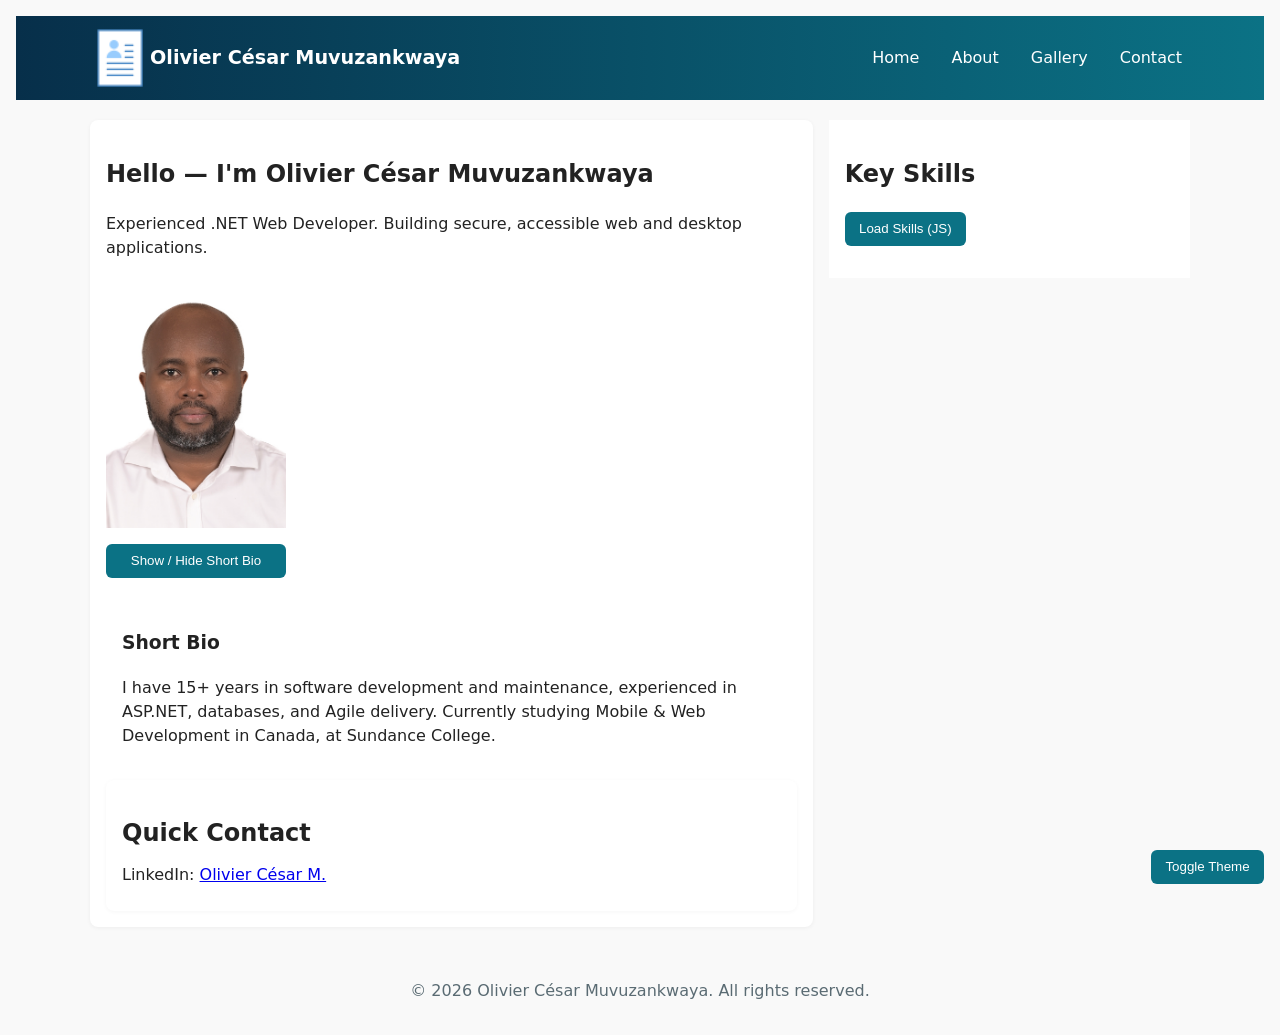
==== index.html @ 9bd70538 "Update index.html" ====
<!--
    Student #: 5884258
    Student Name: Olivier César Muvuzankwaya
    Projet Name: TPHJ Project - Building a responsive, multi-page website
    File Name: index.html
    Date: 09/20/2025
-->

<!DOCTYPE html>
<html lang="en">

<head>
  <meta charset="utf-8" />
  <meta name="viewport" content="width=device-width,initial-scale=1" />
  <title>Index - Olivier César Muvuzankwaya</title>
  <link rel="stylesheet" href="css/styles.css">
  <link rel="icon" href="assets/images/logo.png" type="image/x-icon" />
  <meta name="description" content="Resume website for Olivier César Muvuzankwaya - .NET Web Developer" />
</head>

<body>
  <header>
    <nav class="main-nav" aria-label="Main navigation">
      <div class="logo">
        <img src="assets/images/resume.png" alt="App Logo" />
        <div>
          <h1 class="site-title">Olivier César Muvuzankwaya</h1>
        </div>
      </div>
      <button id="menu-toggle" aria-expanded="false" aria-controls="primary-menu">Menu</button>
      <ul id="primary-menu" class="nav-list">
        <li><a href="index.html">Home</a></li>
        <li><a href="about.html">About</a></li>
        <li><a href="gallery.html">Gallery</a></li>
        <li><a href="contact.html">Contact</a></li>
      </ul>
    </nav>
  </header>

  <main>
    <section id="hero" class="hero" aria-labelledby="hero-heading">
      <h2 id="hero-heading">Hello — I'm Olivier César Muvuzankwaya</h2>
      <p class="tagline">Experienced .NET Web Developer. Building secure, accessible web and desktop applications.</p>
      <img src="assets/images/photo.jpg" alt="Profile illustration of Olivier César Muvuzankwaya" class="profile-img">
      <p><button style="width:180px;" id="show-bio">Show / Hide Short Bio</button></p>
      <article id="short-bio" class="bio" aria-labelledby="bio-heading">
        <h3 id="bio-heading">Short Bio</h3>
        <p>I have 15+ years in software development and maintenance, experienced in ASP.NET, databases, and Agile
          delivery. Currently studying Mobile & Web Development in Canada, at Sundance College.</p>
      </article>
      <aside class="aside-note" aria-label="Quick contact">
        <h2 style="line-height: 1.5;">Quick Contact</h2>
        <p>LinkedIn: <a href="https://www.linkedin.com/in/olivier-cesar-muvuzankwaya">Olivier César M.</a></p>
      </aside>
    </section>

    <section id="skills" class="cards" aria-labelledby="skills-heading">
      <h2 id="skills-heading">Key Skills</h2>
      <p><button id="load-skills">Load Skills (JS)</button></p>
      <div id="skills-list" class="grid"></div>
    </section>

  </main>

  <footer>
    <p>&copy; 2026 Olivier César Muvuzankwaya. All rights reserved.</p>
  </footer>
  <script src="js/scripts.js" defer></script>
</body>

</html>
---- css/styles.css ----
/*
	Student #: 5884258
	Student Name: Olivier César Muvuzankwaya
    Projet Name: TPHJ Project - Building a responsive, multi-page website
    File Name: styles.css
    Date: 09/20/2025
*/

:root{
	--accent:#0b7285;
	--bg:#f8fafb;
	--text:#213547;
	--muted:#5a6b73;
}

html,body{
	height:100%;
}

body{
	font-family: system-ui, -apple-system, "Segoe UI", Roboto, "Helvetica Neue", Arial;
	margin:0;
	color:var(--text);
	background:var(--bg);
	line-height:1.5;
	padding-bottom:3rem;
}

/* Header, Nav */
header{
	background:linear-gradient(90deg,#072f4a, #0b7285); 
	color:#fff;
}
.main-nav{
	display:flex;
	align-items:center;
	justify-content:space-between;
	max-width:1100px;
	margin:auto;
	padding:0.75rem;
}

.site-title{
	font-size:1.2rem;margin:0;
}

.nav-list{
	list-style:none;
	margin:0;
	padding:0;
	display:flex;
	gap:1rem;
}

.nav-list li a{
	color:#fff;
	text-decoration:none;
	padding:0.5rem;
	border-radius:6px;
}

.nav-list li a:hover,.nav-list li a.active{
	background:rgba(255,255,255,0.08);
}

/* Responsive menu button (for small viewports) */
#menu-toggle, #menu-toggle-2, #menu-toggle-3, #menu-toggle-4{
	display:none;
	background:transparent;
	border:1px solid rgba(255,255,255,0.15);
	color:#fff;
	padding:0.4rem 0.6rem;
	border-radius:6px;
}

/* Layout */
main{
	max-width:1100px;
	margin:1.25rem auto;
	padding:0 1rem;
	display:grid;
	grid-template-columns:2fr 1fr;
	gap:1rem;
	align-items:start;
}

@media (max-width:900px){
  main{
	  grid-template-columns:1fr;
  }
  #menu-toggle, #menu-toggle-2, #menu-toggle-3, #menu-toggle-4{
	  display:inline-block;
  }
  .nav-list{
	  display:none;
	  flex-direction:column;
	  background:transparent;
	  padding:0.5rem;
	  position:absolute;
	  right:1rem;
	  top:3.5rem;
	  border-radius:6px;
	  color:#fff;
  }
  .nav-list.show{
	  display:flex;
  }
}

/* Hero */
.hero{
	background:#fff;
	padding:1rem;
	border-radius:8px;
	box-shadow:0 1px 4px rgba(0,0,0,0.05);
}

.profile-img{
	max-width:180px;
	display:block;
	margin:0.5rem 0;
}

/* Cards Grid */
.grid{
	display:grid;
	grid-template-columns:repeat(auto-fit,minmax(180px,1fr));
	gap:0.75rem;
}

.cards .card{
	background:#fff;
	padding:1rem;
	border-radius:8px;
	box-shadow:0 1px 3px rgba(0,0,0,0.04);
	line-height: 0.5;
}

/* Aside */
.aside-note{
	background:#fff;
	padding:1rem;
	border-radius:8px;
	box-shadow:0 1px 4px rgba(0,0,0,0.04);
	line-height: 0.5;
}

/* Footer */
footer{
	text-align:center;
	padding:1rem;
	margin-top:1rem;
	color:var(--muted);
}

/* Forms */
form input, form textarea{
	width:100%;
	padding:0.6rem;
	border:1px solid #d1d5db;
	border-radius:6px;
	margin-bottom:0.5rem;
}

button{
	background:var(--accent);
	color:#fff;
	border:none;
	padding:0.6rem 0.9rem;
	border-radius:6px;
	cursor:pointer;
}

button:focus{
	outline:3px solid rgba(11,114,133,0.25);
}

.logo {
    display: flex;
    align-items: center;
}

.logo img {
    height: 60px;
    width: 60px;
}

.welcome-box {
  position: fixed;
  top: 50%;
  left: 50%;
  transform: translate(-50%, -50%);
  background-color: #fff3cd;
  color: #856404;
  border: 1px solid #ffeeba;
  padding: 1.2rem 2rem;
  max-width: 600px;
  width: 90%;
  border-radius: 10px;
  font-weight: bold;
  text-align: center;
  box-shadow: 0 4px 12px rgba(0,0,0,0.2);
  font-size: 1.2rem;
  z-index: 9999;
  animation: fadeOut 1s ease-in-out 2s forwards;
}

/* Smooth fade-out */
@keyframes fadeOut {
  to {
    opacity: 0;
    transform: translate(-50%, -60%); /* slight upward shift */
  }
}

/* Preview box */
.preview-box{
	min-height:3rem;
	background:#fff;
	padding:0.5rem;
	border-radius:6px;
	border:1px solid #e6eef0;
	white-space:pre-wrap;
}

/* Accessible focus styles */
a:focus,button:focus,input:focus,textarea:focus{
	outline:2px dashed #0b7285;
	outline-offset:3px;
}

/* Dark theme toggle support */
body.dark{
	background:#071324;
	color:#e6eef5;
}

body.dark header{
	background:linear-gradient(90deg,#021627,#022f3d);
}

/* Small tweaks */
.media-card{
	background:#fff;
	padding:1rem;
	border-radius:8px;
	margin-bottom:1rem;
}

/* Print friendly */
@media print{
  header, footer, button{
	  display:none;
  }
  main{
	  grid-template-columns:1fr;
  }
}


/* Default light theme */
body {
  background: #f9f9f9;
  color: #222;
  padding:1rem;  
}

section, aside, article {
  background: #fff;
  color: inherit;
  transition: background 0.3s, color 0.3s;
  padding:1rem;  
}

/* Dark theme overrides */
body.dark {
  background: #121212;
  color: #eee;
  padding:1rem;  
}

body.dark section,
body.dark article,
body.dark aside {
  background: #1e1e1e;
  color: #eee;
  padding:1rem;  
}

body.dark a {
  color: #80b3ff;
  padding:1rem;  
}

body.dark .card {
  background: #2a2a2a;
  border-color: #444;
  padding:1rem;
}
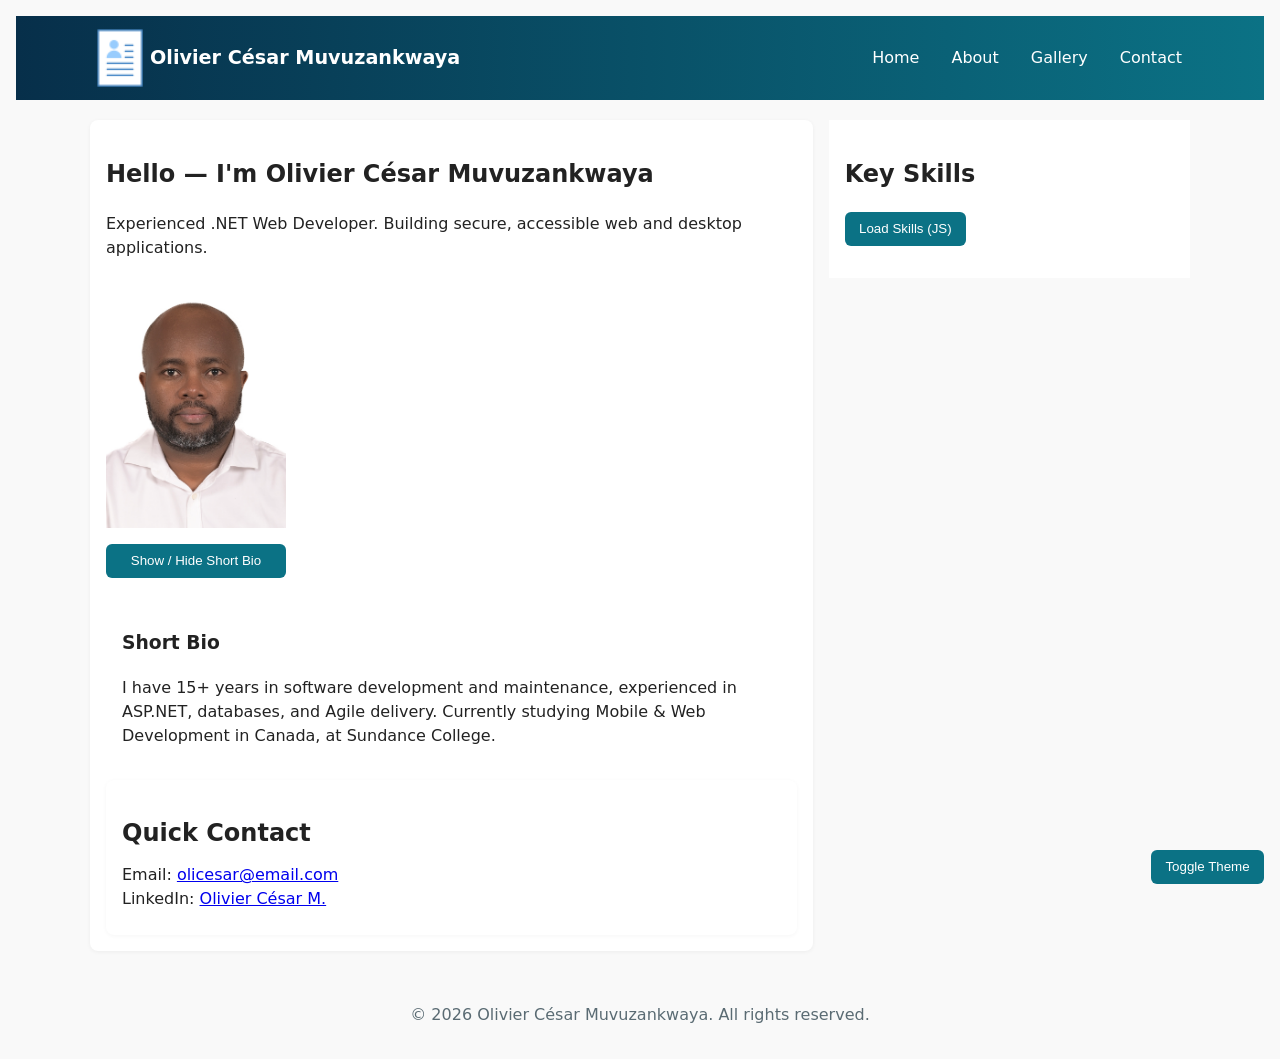
==== commit da8f6fb8: "Update index.html" ====
--- a/index.html
+++ b/index.html
@@ -27,7 +27,7 @@
           <h1 class="site-title">Olivier César Muvuzankwaya</h1>
         </div>
       </div>
-      <button id="menu-toggle" aria-expanded="false" aria-controls="primary-menu">Menu</button>
+      <button id="menu-toggle" aria-expanded="false" aria-controls="primary-menu">☰</button>
       <ul id="primary-menu" class="nav-list">
         <li><a href="index.html">Home</a></li>
         <li><a href="about.html">About</a></li>
@@ -50,7 +50,8 @@
       </article>
       <aside class="aside-note" aria-label="Quick contact">
         <h2 style="line-height: 1.5;">Quick Contact</h2>
-        <p>LinkedIn: <a href="https://www.linkedin.com/in/olivier-cesar-muvuzankwaya">Olivier César M.</a></p>
+        <p>Email: <a href="mailto:olicesar@email.com">olicesar@email.com</a></p>
+        <p>LinkedIn: <a href="https://www.linkedin.com/in/muvuzankwaya-olivier-cesar">Olivier César M.</a></p>
       </aside>
     </section>
 
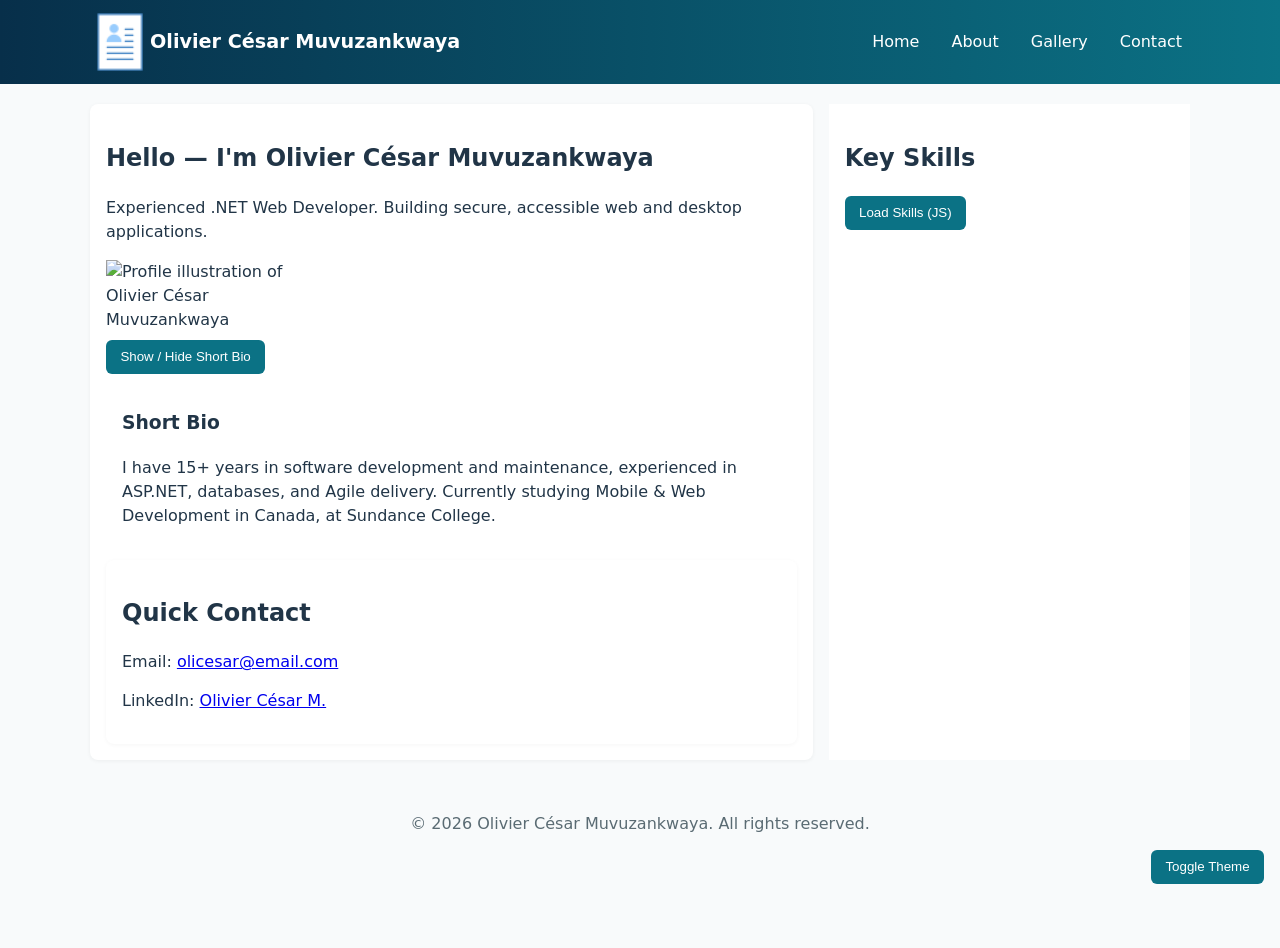
==== commit f78b40ec: "Update index.html" ====
--- a/index.html
+++ b/index.html
@@ -11,7 +11,7 @@
 
 <head>
   <meta charset="utf-8" />
-  <meta name="viewport" content="width=device-width,initial-scale=1" />
+  <meta name="viewport" content="width=device-width, initial-scale=1.0"/>
   <title>Index - Olivier César Muvuzankwaya</title>
   <link rel="stylesheet" href="css/styles.css">
   <link rel="icon" href="assets/images/logo.png" type="image/x-icon" />
@@ -37,12 +37,12 @@
     </nav>
   </header>
 
-  <main>
+  <main class="home-layout">
     <section id="hero" class="hero" aria-labelledby="hero-heading">
       <h2 id="hero-heading">Hello — I'm Olivier César Muvuzankwaya</h2>
       <p class="tagline">Experienced .NET Web Developer. Building secure, accessible web and desktop applications.</p>
-      <img src="assets/images/photo.jpg" alt="Profile illustration of Olivier César Muvuzankwaya" class="profile-img">
-      <p><button style="width:180px;" id="show-bio">Show / Hide Short Bio</button></p>
+      <img src="assets/images/Photo.jpg" alt="Profile illustration of Olivier César Muvuzankwaya" class="profile-img">
+	  <button id="show-bio">Show / Hide Short Bio</button>
       <article id="short-bio" class="bio" aria-labelledby="bio-heading">
         <h3 id="bio-heading">Short Bio</h3>
         <p>I have 15+ years in software development and maintenance, experienced in ASP.NET, databases, and Agile
--- a/css/styles.css
+++ b/css/styles.css
@@ -1,6 +1,6 @@
 /*
-	Student #: 5884258
-	Student Name: Olivier César Muvuzankwaya
+    Student #: 5884258
+    Student Name: Olivier César Muvuzankwaya
     Projet Name: TPHJ Project - Building a responsive, multi-page website
     File Name: styles.css
     Date: 09/20/2025
@@ -74,36 +74,72 @@
 }
 
 /* Layout */
-main{
-	max-width:1100px;
-	margin:1.25rem auto;
-	padding:0 1rem;
-	display:grid;
-	grid-template-columns:2fr 1fr;
-	gap:1rem;
-	align-items:start;
+main {
+  max-width: 1100px;
+  margin: 1.25rem auto;
+  padding: 0 1rem;
+}
+
+.home-layout {
+  display: grid;
+  grid-template-columns: 2fr 1fr;
+  gap: 1rem;
 }
 
 @media (max-width:900px){
-  main{
-	  grid-template-columns:1fr;
-  }
-  #menu-toggle, #menu-toggle-2, #menu-toggle-3, #menu-toggle-4{
-	  display:inline-block;
-  }
+main {
+  max-width: 1100px;
+  margin: 1.25rem auto;
+  padding: 0 1rem;
+}
+#menu-toggle, #menu-toggle-2, #menu-toggle-3, #menu-toggle-4{
+  display:inline-block;
+  background:#0b7285;
+  border:none;
+  color:#fff;
+  padding:0.6rem 1rem;
+  border-radius:6px;
+  font-size:1rem;
+  cursor:pointer;
+}
+
   .nav-list{
-	  display:none;
-	  flex-direction:column;
-	  background:transparent;
-	  padding:0.5rem;
-	  position:absolute;
-	  right:1rem;
-	  top:3.5rem;
-	  border-radius:6px;
-	  color:#fff;
-  }
+    display:none;
+    flex-direction:column;
+    background:#0b7285; /* solid background */
+    padding:0.75rem;
+    position:absolute;
+    right:1rem;
+    top:4rem;
+    border-radius:8px;
+    width: 200px;
+    box-shadow:0 4px 12px rgba(0,0,0,0.25);
+    z-index:999;
+  }
+
+.main-nav {
+  display:flex;
+  align-items:center;
+  justify-content:space-between;
+  max-width:1100px;
+  margin:auto;
+  padding:0.75rem;
+  position: relative;
+}
+
   .nav-list.show{
-	  display:flex;
+    display:flex;
+  }
+
+  .nav-list li a{
+    padding:0.75rem;
+    border-radius:6px;
+    color:#fff;
+    font-size:1rem;
+  }
+
+  .nav-list li a:hover{
+    background:rgba(255,255,255,0.15);
   }
 }
 
@@ -128,12 +164,12 @@
 	gap:0.75rem;
 }
 
-.cards .card{
+.cards .card,.aside-note{
 	background:#fff;
 	padding:1rem;
 	border-radius:8px;
 	box-shadow:0 1px 3px rgba(0,0,0,0.04);
-	line-height: 0.5;
+	line-height: 1.4;
 }
 
 /* Aside */
@@ -142,7 +178,7 @@
 	padding:1rem;
 	border-radius:8px;
 	box-shadow:0 1px 4px rgba(0,0,0,0.04);
-	line-height: 0.5;
+	line-height: 1.4;
 }
 
 /* Footer */
@@ -257,14 +293,6 @@
   }
 }
 
-
-/* Default light theme */
-body {
-  background: #f9f9f9;
-  color: #222;
-  padding:1rem;  
-}
-
 section, aside, article {
   background: #fff;
   color: inherit;
@@ -298,4 +326,50 @@
   padding:1rem;
 }
 
-
+img {
+  max-width: 100%;
+  height: auto;
+  display: block;
+}
+
+@media (max-width: 768px) {
+
+  h1 {
+    font-size: 1.5rem;
+  }
+
+  h2 {
+    font-size: 1.3rem;
+  }
+
+  body {
+    font-size: 14px;
+  }
+
+  .profile-img {
+    max-width: 120px;
+    margin: auto;
+  }
+
+  .home-layout {
+    grid-template-columns: 1fr; /* VERY IMPORTANT */
+  }
+
+  .nav-list {
+    right: 0.5rem;
+  }
+}
+
+.media-card img,
+.media-card video {
+  width: 100%;
+  max-width: 500px; /* limits size on large screens */
+  height: auto;
+  margin: 0 auto;   /* center it */
+  display: block;
+}
+
+.media-card {
+  text-align: center;
+}
+
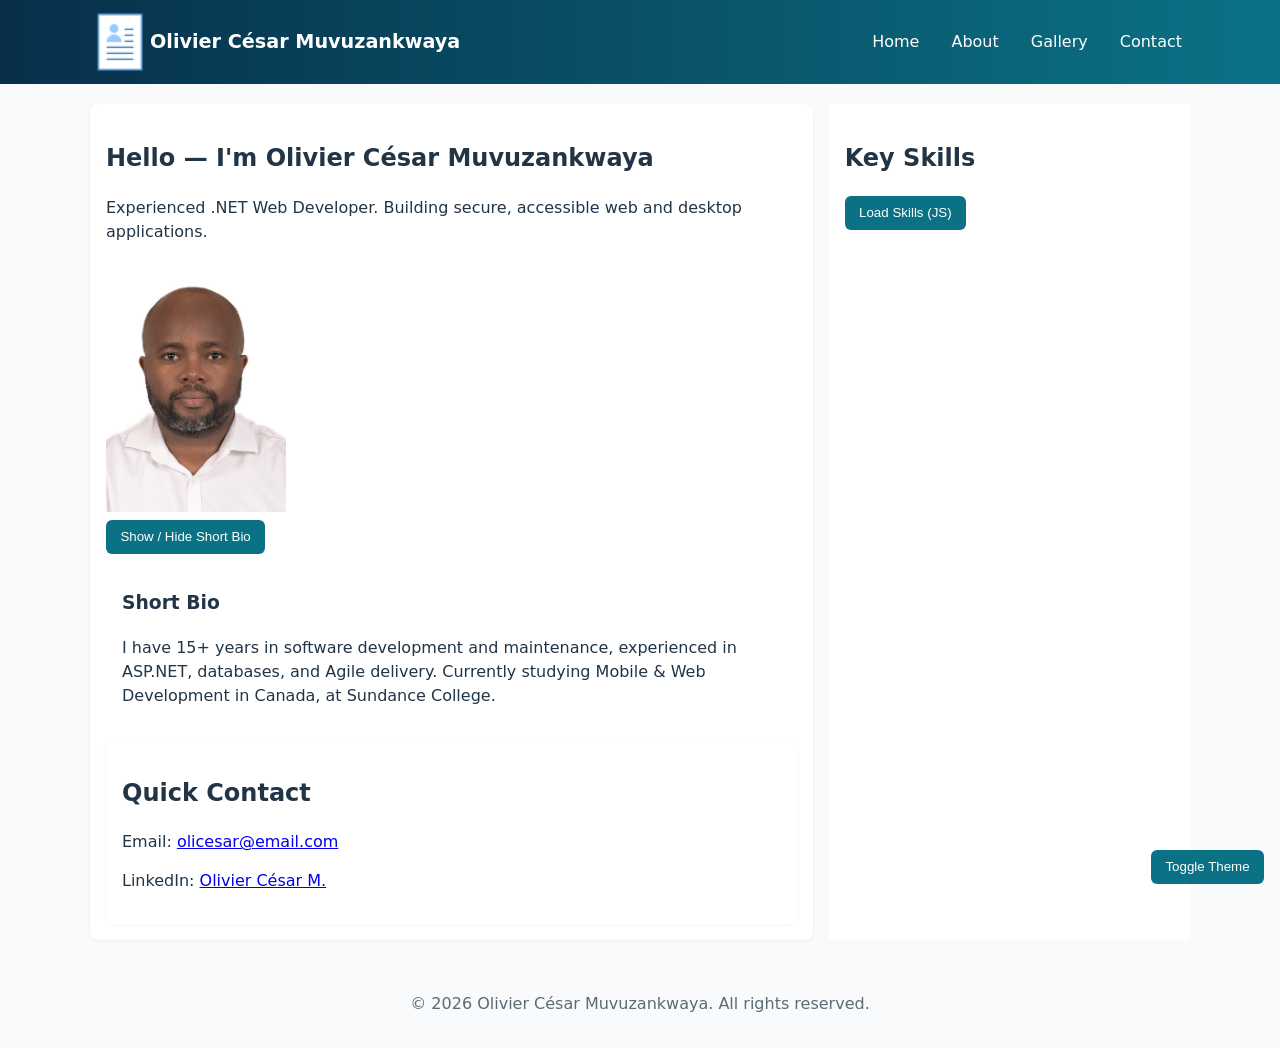
==== commit 108a4942: "Update index.html" ====
--- a/index.html
+++ b/index.html
@@ -41,7 +41,7 @@
     <section id="hero" class="hero" aria-labelledby="hero-heading">
       <h2 id="hero-heading">Hello — I'm Olivier César Muvuzankwaya</h2>
       <p class="tagline">Experienced .NET Web Developer. Building secure, accessible web and desktop applications.</p>
-      <img src="assets/images/Photo.jpg" alt="Profile illustration of Olivier César Muvuzankwaya" class="profile-img">
+      <img src="assets/images/photo.jpg" alt="Profile illustration of Olivier César Muvuzankwaya" class="profile-img">
 	  <button id="show-bio">Show / Hide Short Bio</button>
       <article id="short-bio" class="bio" aria-labelledby="bio-heading">
         <h3 id="bio-heading">Short Bio</h3>
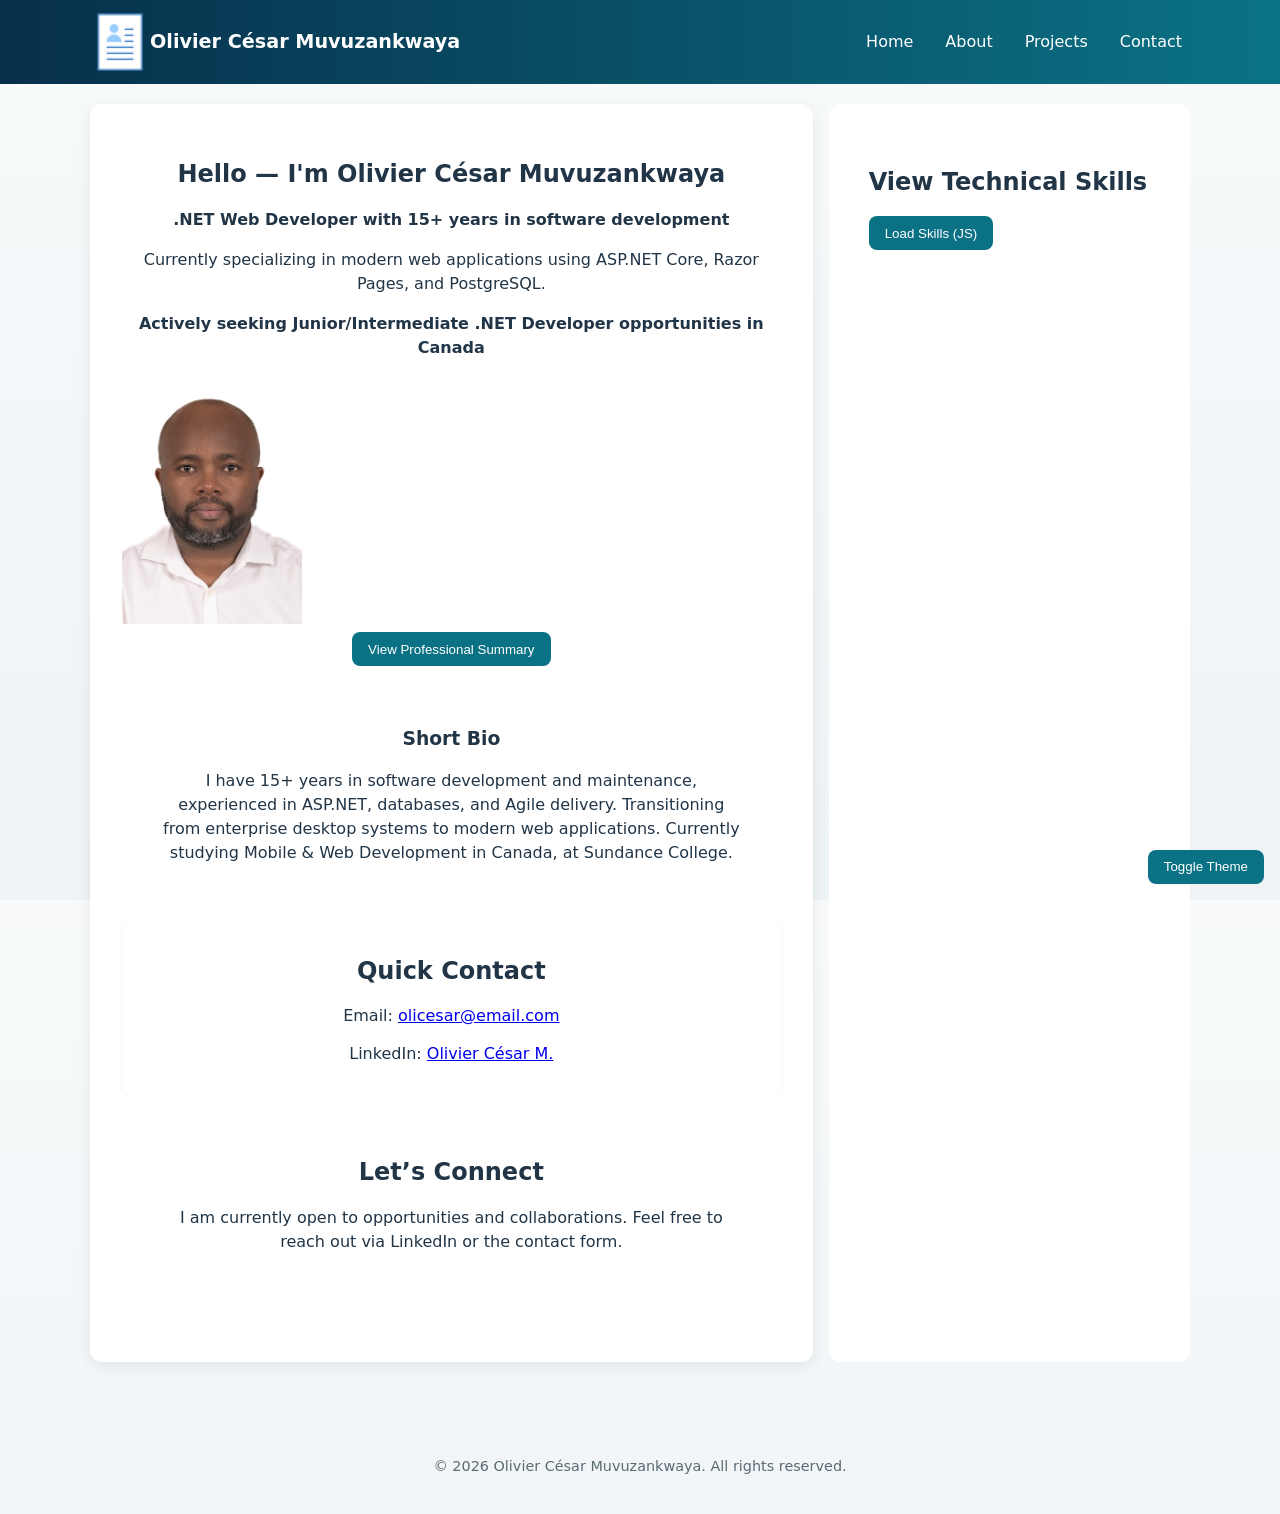
==== commit c7df907d: "Update index.html" ====
--- a/index.html
+++ b/index.html
@@ -31,7 +31,7 @@
       <ul id="primary-menu" class="nav-list">
         <li><a href="index.html">Home</a></li>
         <li><a href="about.html">About</a></li>
-        <li><a href="gallery.html">Gallery</a></li>
+        <li><a href="gallery.html">Projects</a></li>
         <li><a href="contact.html">Contact</a></li>
       </ul>
     </nav>
@@ -40,23 +40,32 @@
   <main class="home-layout">
     <section id="hero" class="hero" aria-labelledby="hero-heading">
       <h2 id="hero-heading">Hello — I'm Olivier César Muvuzankwaya</h2>
-      <p class="tagline">Experienced .NET Web Developer. Building secure, accessible web and desktop applications.</p>
+	  <p><strong>.NET Web Developer with 15+ years in software development</strong></p>
+      <p>Currently specializing in modern web applications using ASP.NET Core, Razor Pages, and PostgreSQL.</p>
+      <p><strong>Actively seeking Junior/Intermediate .NET Developer opportunities in Canada</strong></p>	  
       <img src="assets/images/photo.jpg" alt="Profile illustration of Olivier César Muvuzankwaya" class="profile-img">
-	  <button id="show-bio">Show / Hide Short Bio</button>
+	  <button id="show-bio">View Professional Summary</button>
       <article id="short-bio" class="bio" aria-labelledby="bio-heading">
         <h3 id="bio-heading">Short Bio</h3>
         <p>I have 15+ years in software development and maintenance, experienced in ASP.NET, databases, and Agile
-          delivery. Currently studying Mobile & Web Development in Canada, at Sundance College.</p>
+          delivery. Transitioning from enterprise desktop systems to modern web applications. Currently studying Mobile & Web Development in Canada, at Sundance College.</p>
       </article>
       <aside class="aside-note" aria-label="Quick contact">
         <h2 style="line-height: 1.5;">Quick Contact</h2>
         <p>Email: <a href="mailto:olicesar@email.com">olicesar@email.com</a></p>
         <p>LinkedIn: <a href="https://www.linkedin.com/in/muvuzankwaya-olivier-cesar">Olivier César M.</a></p>
       </aside>
+	  <section>
+  <h2>Let’s Connect</h2>
+  <p>
+    I am currently open to opportunities and collaborations.
+    Feel free to reach out via LinkedIn or the contact form.
+  </p>
+</section>
     </section>
 
     <section id="skills" class="cards" aria-labelledby="skills-heading">
-      <h2 id="skills-heading">Key Skills</h2>
+      <h2 id="skills-heading">View Technical Skills</h2>
       <p><button id="load-skills">Load Skills (JS)</button></p>
       <div id="skills-list" class="grid"></div>
     </section>
--- a/css/styles.css
+++ b/css/styles.css
@@ -13,6 +13,10 @@
 	--muted:#5a6b73;
 }
 
+html {
+  scroll-behavior: smooth;
+}
+
 html,body{
 	height:100%;
 }
@@ -21,7 +25,7 @@
 	font-family: system-ui, -apple-system, "Segoe UI", Roboto, "Helvetica Neue", Arial;
 	margin:0;
 	color:var(--text);
-	background:var(--bg);
+	background: linear-gradient(to bottom, #f8fafb, #eef3f5);
 	line-height:1.5;
 	padding-bottom:3rem;
 }
@@ -138,17 +142,19 @@
     font-size:1rem;
   }
 
-  .nav-list li a:hover{
-    background:rgba(255,255,255,0.15);
+  .nav-list li a {
+    font-weight:500;
+    transition: background 0.2s ease;
   }
 }
 
 /* Hero */
-.hero{
-	background:#fff;
-	padding:1rem;
-	border-radius:8px;
-	box-shadow:0 1px 4px rgba(0,0,0,0.05);
+.hero {
+  background:#fff;
+  padding:2rem;
+  border-radius:12px;
+  box-shadow:0 4px 16px rgba(0,0,0,0.08);
+  text-align:center;
 }
 
 .profile-img{
@@ -164,12 +170,20 @@
 	gap:0.75rem;
 }
 
-.cards .card,.aside-note{
-	background:#fff;
-	padding:1rem;
-	border-radius:8px;
-	box-shadow:0 1px 3px rgba(0,0,0,0.04);
-	line-height: 1.4;
+.cards .card,
+.media-card,
+.aside-note {
+  background:#fff;
+  padding:1rem;
+  border-radius:12px;
+  box-shadow:0 2px 10px rgba(0,0,0,0.06);
+  transition: all 0.2s ease;
+}
+
+.card:hover,
+.media-card:hover {
+  transform: translateY(-4px);
+  box-shadow:0 8px 20px rgba(0,0,0,0.1);
 }
 
 /* Aside */
@@ -182,11 +196,12 @@
 }
 
 /* Footer */
-footer{
-	text-align:center;
-	padding:1rem;
-	margin-top:1rem;
-	color:var(--muted);
+footer {
+  text-align:center;
+  padding:1.5rem;
+  margin-top:2rem;
+  color:var(--muted);
+  font-size:0.9rem;
 }
 
 /* Forms */
@@ -198,13 +213,20 @@
 	margin-bottom:0.5rem;
 }
 
-button{
-	background:var(--accent);
-	color:#fff;
-	border:none;
-	padding:0.6rem 0.9rem;
-	border-radius:6px;
-	cursor:pointer;
+button {
+  background:var(--accent);
+  color:#fff;
+  border:none;
+  padding:0.6rem 1rem;
+  border-radius:8px;
+  cursor:pointer;
+  font-weight:500;
+  transition: all 0.2s ease;
+}
+
+button:hover {
+  background:#095c6b;
+  transform: translateY(-1px);
 }
 
 button:focus{
@@ -297,7 +319,7 @@
   background: #fff;
   color: inherit;
   transition: background 0.3s, color 0.3s;
-  padding:1rem;  
+  padding:2.5rem;  
 }
 
 /* Dark theme overrides */
@@ -346,10 +368,12 @@
     font-size: 14px;
   }
 
-  .profile-img {
-    max-width: 120px;
-    margin: auto;
-  }
+.profile-img {
+  max-width:150px;
+  margin:1rem auto;
+  border-radius:50%;
+  border:3px solid #0b7285;
+}
 
   .home-layout {
     grid-template-columns: 1fr; /* VERY IMPORTANT */
@@ -363,13 +387,34 @@
 .media-card img,
 .media-card video {
   width: 100%;
-  max-width: 500px; /* limits size on large screens */
+  max-width: 500px; /* ✅ limits size on large screens */
   height: auto;
   margin: 0 auto;   /* center it */
   display: block;
 }
 
 .media-card {
-  text-align: center;
-}
-
+  max-width:600px;
+  margin:0 auto 1.5rem auto;
+  text-align:center;
+}
+
+section {
+  margin-bottom: 1.5rem;
+}
+
+h1, h2, h3 {
+  margin-bottom: 0.5rem;
+}
+
+p {
+  margin-bottom: 0.75rem;
+}
+
+main {
+  background: transparent;
+}
+
+section {
+  border-radius:12px;
+}
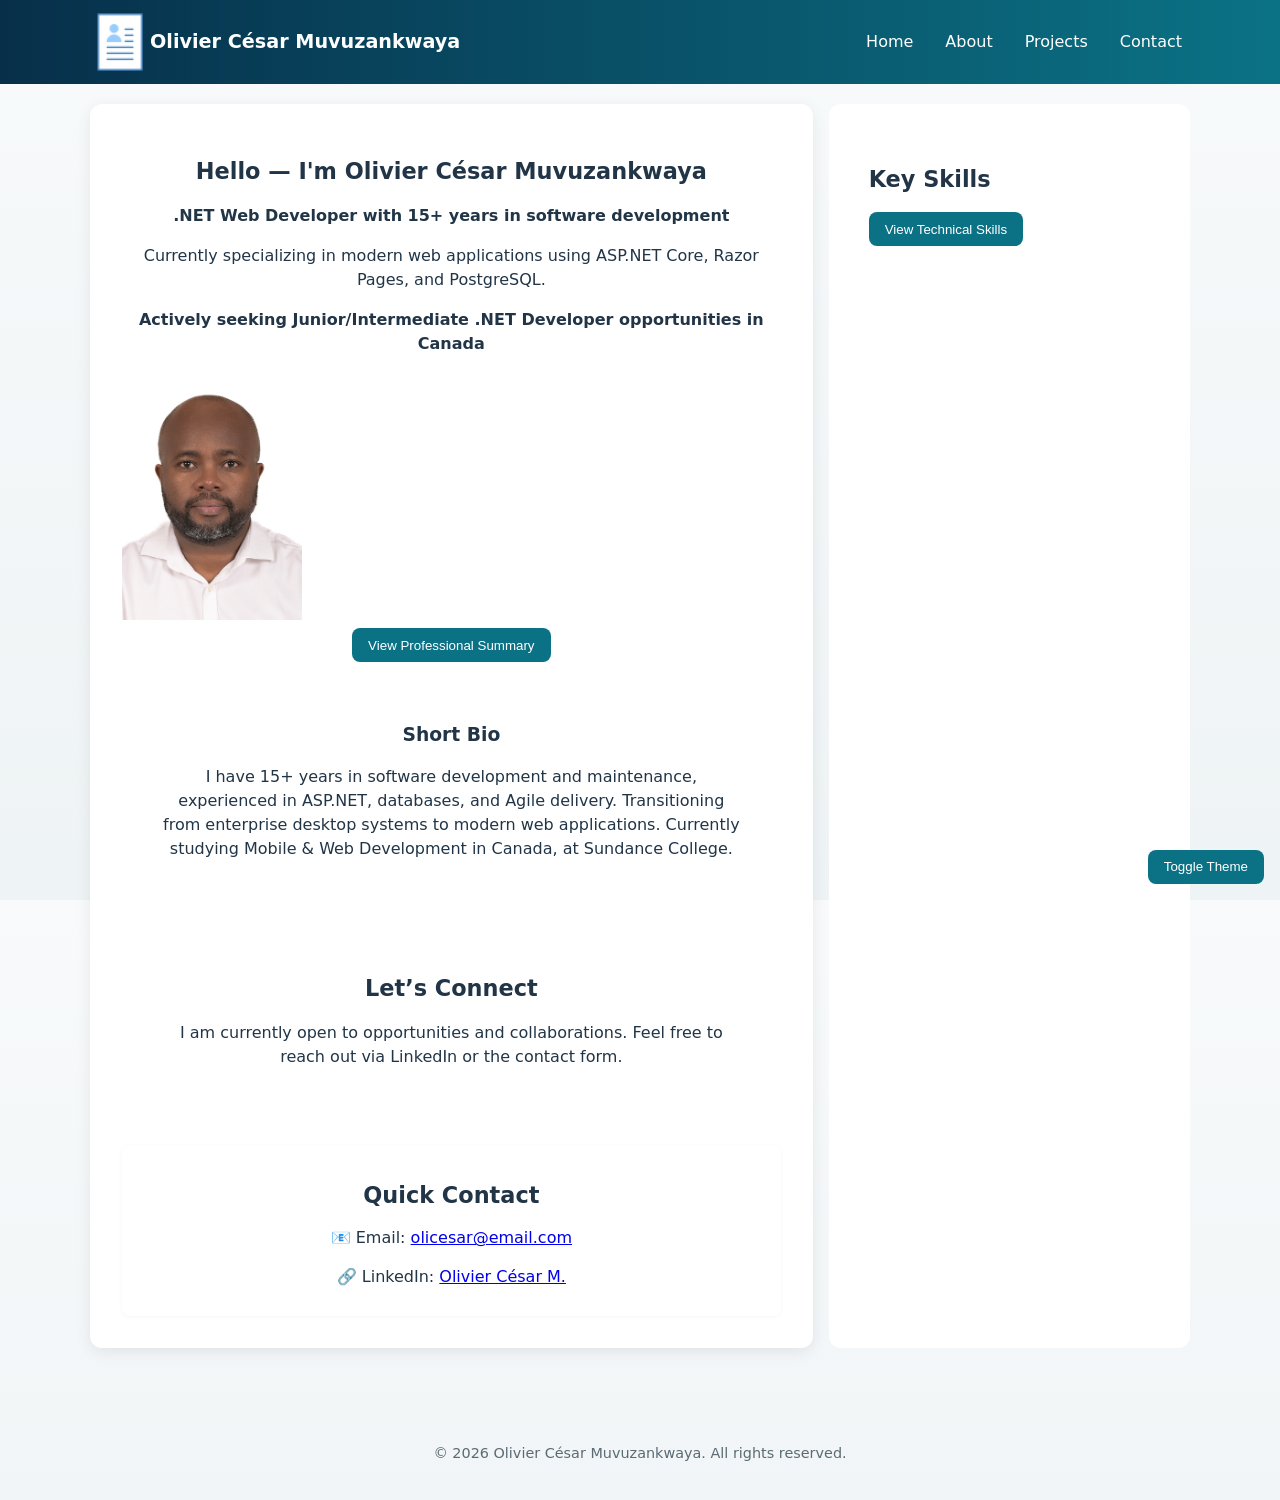
==== commit f264c904: "Update index.html" ====
--- a/index.html
+++ b/index.html
@@ -1,9 +1,8 @@
 <!--
-    Student #: 5884258
-    Student Name: Olivier César Muvuzankwaya
-    Projet Name: TPHJ Project - Building a responsive, multi-page website
-    File Name: index.html
-    Date: 09/20/2025
+  Author: Olivier César Muvuzankwaya
+  Project: My Portfolio Project
+  File: index.html
+  Updated: 2026/04/18
 -->
 
 <!DOCTYPE html>
@@ -12,7 +11,7 @@
 <head>
   <meta charset="utf-8" />
   <meta name="viewport" content="width=device-width, initial-scale=1.0"/>
-  <title>Index - Olivier César Muvuzankwaya</title>
+  <title>Olivier César Muvuzankwaya</title>
   <link rel="stylesheet" href="css/styles.css">
   <link rel="icon" href="assets/images/logo.png" type="image/x-icon" />
   <meta name="description" content="Resume website for Olivier César Muvuzankwaya - .NET Web Developer" />
@@ -50,23 +49,35 @@
         <p>I have 15+ years in software development and maintenance, experienced in ASP.NET, databases, and Agile
           delivery. Transitioning from enterprise desktop systems to modern web applications. Currently studying Mobile & Web Development in Canada, at Sundance College.</p>
       </article>
-      <aside class="aside-note" aria-label="Quick contact">
-        <h2 style="line-height: 1.5;">Quick Contact</h2>
-        <p>Email: <a href="mailto:olicesar@email.com">olicesar@email.com</a></p>
-        <p>LinkedIn: <a href="https://www.linkedin.com/in/muvuzankwaya-olivier-cesar">Olivier César M.</a></p>
-      </aside>
 	  <section>
-  <h2>Let’s Connect</h2>
-  <p>
-    I am currently open to opportunities and collaborations.
-    Feel free to reach out via LinkedIn or the contact form.
-  </p>
-</section>
+	    <h2>Let’s Connect</h2>
+        <p>I am currently open to opportunities and collaborations.
+           Feel free to reach out via LinkedIn or the contact form.
+        </p>
+      </section>
+
+		<aside class="aside-note" aria-label="Quick contact">
+		  <h2 class="center-title">Quick Contact</h2>
+		  <p>
+			<span class="icon">📧</span>
+			Email:
+			<a href="mailto:olicesar@email.com">
+			  olicesar@email.com
+			</a>
+		  </p>
+
+		  <p>
+			<span class="icon">🔗</span>
+			LinkedIn:
+			<a href="https://www.linkedin.com/in/muvuzankwaya-olivier-cesar">
+			  Olivier César M.
+			</a>
+		  </p>
+		</aside>
     </section>
-
     <section id="skills" class="cards" aria-labelledby="skills-heading">
-      <h2 id="skills-heading">View Technical Skills</h2>
-      <p><button id="load-skills">Load Skills (JS)</button></p>
+      <h2 id="skills-heading">Key Skills</h2>
+      <p><button id="load-skills">View Technical Skills</button></p>
       <div id="skills-list" class="grid"></div>
     </section>
 
--- a/css/styles.css
+++ b/css/styles.css
@@ -399,6 +399,7 @@
   text-align:center;
 }
 
+
 section {
   margin-bottom: 1.5rem;
 }
@@ -418,3 +419,15 @@
 section {
   border-radius:12px;
 }
+
+body {
+  font-size: 16px;
+}
+
+h1 {
+  font-size: 1.8rem;
+}
+
+h2 {
+  font-size: 1.4rem;
+}
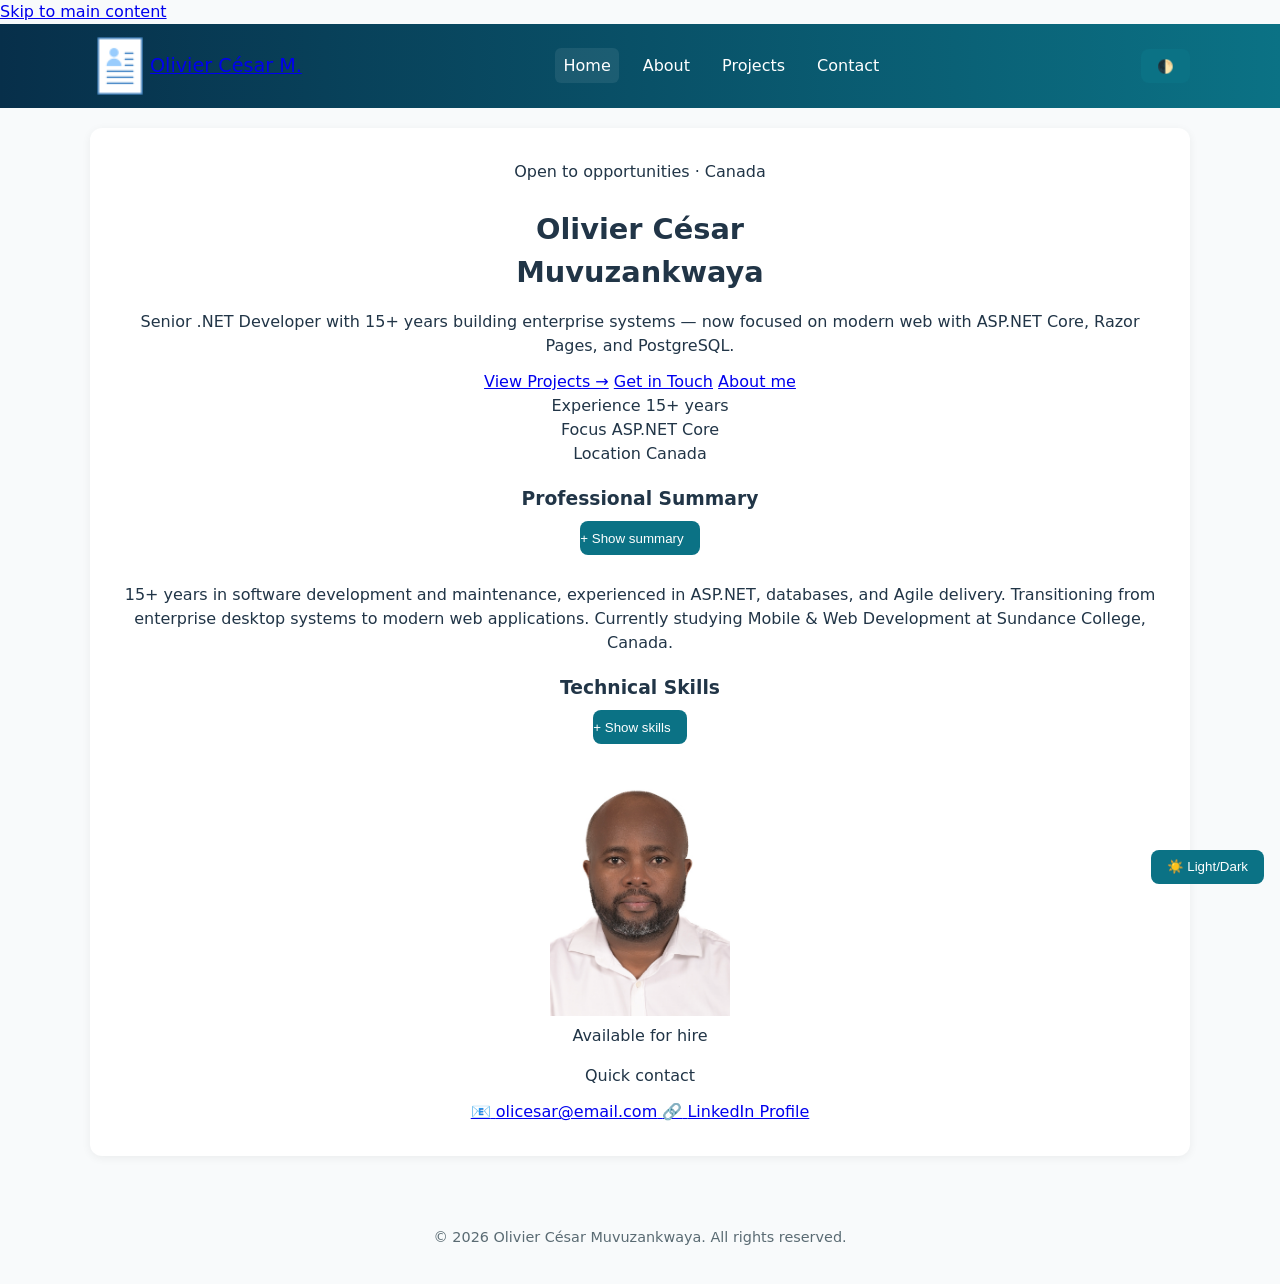
==== commit a6ac5a59: "Update index.html" ====
--- a/index.html
+++ b/index.html
@@ -1,92 +1,116 @@
 <!--
   Author: Olivier César Muvuzankwaya
-  Project: My Portfolio Project
   File: index.html
-  Updated: 2026/04/18
 -->
-
 <!DOCTYPE html>
 <html lang="en">
-
 <head>
   <meta charset="utf-8" />
   <meta name="viewport" content="width=device-width, initial-scale=1.0"/>
-  <title>Olivier César Muvuzankwaya</title>
+  <title>Olivier César Muvuzankwaya — .NET Developer</title>
+  <meta name="description" content="Senior .NET Developer with 15+ years experience. Specializing in ASP.NET Core, Razor Pages, and PostgreSQL. Open to Junior/Intermediate opportunities in Canada." />
+  <link rel="preconnect" href="https://fonts.googleapis.com">
+  <link rel="preconnect" href="https://fonts.gstatic.com" crossorigin>
+  <link href="https://fonts.googleapis.com/css2?family=Syne:wght@600;700;800&family=DM+Sans:ital,opsz,wght@0,9..40,400;0,9..40,500;0,9..40,600;1,9..40,400&family=JetBrains+Mono:wght@400;500&display=swap" rel="stylesheet">
   <link rel="stylesheet" href="css/styles.css">
   <link rel="icon" href="assets/images/logo.png" type="image/x-icon" />
-  <meta name="description" content="Resume website for Olivier César Muvuzankwaya - .NET Web Developer" />
 </head>
+<body>
+  <a href="#main-content" class="skip-link">Skip to main content</a>
 
-<body>
   <header>
     <nav class="main-nav" aria-label="Main navigation">
-      <div class="logo">
-        <img src="assets/images/resume.png" alt="App Logo" />
-        <div>
-          <h1 class="site-title">Olivier César Muvuzankwaya</h1>
-        </div>
-      </div>
-      <button id="menu-toggle" aria-expanded="false" aria-controls="primary-menu">☰</button>
-      <ul id="primary-menu" class="nav-list">
-        <li><a href="index.html">Home</a></li>
+      <a href="index.html" class="logo">
+        <img src="assets/images/resume.png" alt="" aria-hidden="true" />
+        <span class="site-title">Olivier César M.</span>
+      </a>
+      <ul id="primary-nav" class="nav-list" role="list">
+        <li><a href="index.html" class="active">Home</a></li>
         <li><a href="about.html">About</a></li>
         <li><a href="gallery.html">Projects</a></li>
         <li><a href="contact.html">Contact</a></li>
       </ul>
+      <div class="nav-controls">
+        <button class="theme-btn" id="theme-toggle" aria-label="Toggle dark/light mode" title="Toggle theme">🌓</button>
+        <button class="menu-toggle" id="menu-toggle" aria-expanded="false" aria-controls="primary-nav" aria-label="Open menu">☰</button>
+      </div>
     </nav>
   </header>
 
-  <main class="home-layout">
-    <section id="hero" class="hero" aria-labelledby="hero-heading">
-      <h2 id="hero-heading">Hello — I'm Olivier César Muvuzankwaya</h2>
-	  <p><strong>.NET Web Developer with 15+ years in software development</strong></p>
-      <p>Currently specializing in modern web applications using ASP.NET Core, Razor Pages, and PostgreSQL.</p>
-      <p><strong>Actively seeking Junior/Intermediate .NET Developer opportunities in Canada</strong></p>	  
-      <img src="assets/images/photo.jpg" alt="Profile illustration of Olivier César Muvuzankwaya" class="profile-img">
-	  <button id="show-bio">View Professional Summary</button>
-      <article id="short-bio" class="bio" aria-labelledby="bio-heading">
-        <h3 id="bio-heading">Short Bio</h3>
-        <p>I have 15+ years in software development and maintenance, experienced in ASP.NET, databases, and Agile
-          delivery. Transitioning from enterprise desktop systems to modern web applications. Currently studying Mobile & Web Development in Canada, at Sundance College.</p>
-      </article>
-	  <section>
-	    <h2>Let’s Connect</h2>
-        <p>I am currently open to opportunities and collaborations.
-           Feel free to reach out via LinkedIn or the contact form.
+  <main id="main-content">
+    <section class="hero" aria-labelledby="hero-heading">
+      <div class="hero-body">
+        <div class="hero-eyebrow">Open to opportunities · Canada</div>
+        <h1 class="hero-title" id="hero-heading">
+          Olivier César<br>
+          <span class="accent-word">Muvuzankwaya</span>
+        </h1>
+        <p class="hero-subtitle">
+          Senior .NET Developer with 15+ years building enterprise systems — now focused on modern web with ASP.NET Core, Razor Pages, and PostgreSQL.
         </p>
-      </section>
+        <div class="hero-ctas">
+          <a href="gallery.html" class="btn btn-primary">View Projects →</a>
+          <a href="contact.html" class="btn btn-outline">Get in Touch</a>
+          <a href="about.html" class="btn btn-ghost">About me</a>
+        </div>
+        <div class="hero-meta">
+          <div class="hero-meta-item">
+            <span class="hero-meta-label">Experience</span>
+            <span class="hero-meta-value">15+ years</span>
+          </div>
+          <div class="hero-meta-item">
+            <span class="hero-meta-label">Focus</span>
+            <span class="hero-meta-value">ASP.NET Core</span>
+          </div>
+          <div class="hero-meta-item">
+            <span class="hero-meta-label">Location</span>
+            <span class="hero-meta-value">Canada</span>
+          </div>
+        </div>
 
-		<aside class="aside-note" aria-label="Quick contact">
-		  <h2 class="center-title">Quick Contact</h2>
-		  <p>
-			<span class="icon">📧</span>
-			Email:
-			<a href="mailto:olicesar@email.com">
-			  olicesar@email.com
-			</a>
-		  </p>
+        <div class="bio-section reveal">
+          <h3>Professional Summary</h3>
+          <button class="btn btn-ghost" id="show-bio" aria-expanded="false" aria-controls="short-bio" style="margin-bottom: 0.75rem; padding-left:0;">
+            + Show summary
+          </button>
+          <div id="short-bio" role="region" aria-label="Professional summary">
+            <p>15+ years in software development and maintenance, experienced in ASP.NET, databases, and Agile delivery. Transitioning from enterprise desktop systems to modern web applications. Currently studying Mobile &amp; Web Development at Sundance College, Canada.</p>
+          </div>
+        </div>
 
-		  <p>
-			<span class="icon">🔗</span>
-			LinkedIn:
-			<a href="https://www.linkedin.com/in/muvuzankwaya-olivier-cesar">
-			  Olivier César M.
-			</a>
-		  </p>
-		</aside>
+        <div class="skills-section reveal">
+          <h3>Technical Skills</h3>
+          <button class="btn btn-ghost" id="load-skills" aria-expanded="false" aria-controls="skills-list" style="margin-bottom: 0.75rem; padding-left:0;">
+            + Show skills
+          </button>
+          <div id="skills-list" role="region" aria-label="Skills list"></div>
+        </div>
+      </div>
+
+      <div class="hero-aside">
+        <div class="profile-img-wrap">
+          <img src="assets/images/photo.jpg" alt="Olivier César Muvuzankwaya" class="profile-img" />
+        </div>
+        <div class="availability-badge">Available for hire</div>
+        <div class="contact-card">
+          <p class="contact-card-title">Quick contact</p>
+          <a href="mailto:olicesar@email.com" class="contact-link">
+            <span class="contact-link-icon">📧</span>
+            <span>olicesar@email.com</span>
+          </a>
+          <a href="https://www.linkedin.com/in/muvuzankwaya-olivier-cesar" class="contact-link" target="_blank" rel="noopener">
+            <span class="contact-link-icon">🔗</span>
+            <span>LinkedIn Profile</span>
+          </a>
+        </div>
+      </div>
     </section>
-    <section id="skills" class="cards" aria-labelledby="skills-heading">
-      <h2 id="skills-heading">Key Skills</h2>
-      <p><button id="load-skills">View Technical Skills</button></p>
-      <div id="skills-list" class="grid"></div>
-    </section>
-
   </main>
 
   <footer>
     <p>&copy; 2026 Olivier César Muvuzankwaya. All rights reserved.</p>
   </footer>
+
   <script src="js/scripts.js" defer></script>
 </body>
-
 </html>
--- a/css/styles.css
+++ b/css/styles.css
@@ -1,87 +1,97 @@
 /*
-    Student #: 5884258
-    Student Name: Olivier César Muvuzankwaya
-    Projet Name: TPHJ Project - Building a responsive, multi-page website
-    File Name: styles.css
-    Date: 09/20/2025
+  Author: Olivier César Muvuzankwaya
+  Project: My Portfolio Project
+  File: styles.css
+  Updated: 2026/04/18
 */
 
-:root{
-	--accent:#0b7285;
-	--bg:#f8fafb;
-	--text:#213547;
-	--muted:#5a6b73;
-}
-
+/* --------------------------------------------------
+   Theme Variables (Light + Dark)
+-------------------------------------------------- */
+:root {
+  --bg-main: #f8fafb;
+  --bg-surface: #ffffff;
+  --text-main: #213547;
+  --text-muted: #5a6b73;
+  --accent: #0b7285;
+  --header-gradient: linear-gradient(90deg, #072f4a, #0b7285);
+  --shadow-soft: 0 2px 10px rgba(0,0,0,0.06);
+  --shadow-strong: 0 8px 20px rgba(0,0,0,0.1);
+}
+
+/* Dark theme overrides */
+body.dark {
+  --bg-main: #121212;
+  --bg-surface: #1e1e1e;
+  --text-main: #eee;
+  --text-muted: #bbb;
+  --header-gradient: linear-gradient(90deg, #021627, #022f3d);
+  --shadow-soft: 0 2px 10px rgba(255,255,255,0.05);
+  --shadow-strong: 0 8px 20px rgba(255,255,255,0.08);
+}
+
+/* --------------------------------------------------
+   Base Styles
+-------------------------------------------------- */
 html {
   scroll-behavior: smooth;
 }
 
-html,body{
-	height:100%;
-}
-
-body{
-	font-family: system-ui, -apple-system, "Segoe UI", Roboto, "Helvetica Neue", Arial;
-	margin:0;
-	color:var(--text);
-	background: linear-gradient(to bottom, #f8fafb, #eef3f5);
-	line-height:1.5;
-	padding-bottom:3rem;
-}
-
-/* Header, Nav */
-header{
-	background:linear-gradient(90deg,#072f4a, #0b7285); 
-	color:#fff;
-}
-.main-nav{
-	display:flex;
-	align-items:center;
-	justify-content:space-between;
-	max-width:1100px;
-	margin:auto;
-	padding:0.75rem;
-}
-
-.site-title{
-	font-size:1.2rem;margin:0;
-}
-
-.nav-list{
-	list-style:none;
-	margin:0;
-	padding:0;
-	display:flex;
-	gap:1rem;
-}
-
-.nav-list li a{
-	color:#fff;
-	text-decoration:none;
-	padding:0.5rem;
-	border-radius:6px;
-}
-
-.nav-list li a:hover,.nav-list li a.active{
-	background:rgba(255,255,255,0.08);
-}
-
-/* Responsive menu button (for small viewports) */
-#menu-toggle, #menu-toggle-2, #menu-toggle-3, #menu-toggle-4{
-	display:none;
-	background:transparent;
-	border:1px solid rgba(255,255,255,0.15);
-	color:#fff;
-	padding:0.4rem 0.6rem;
-	border-radius:6px;
-}
-
-/* Layout */
+html, body {
+  height: 100%;
+}
+
+body {
+  margin: 0;
+  font-family: system-ui, -apple-system, "Segoe UI", Roboto, "Helvetica Neue", Arial;
+  font-size: 16px;
+  line-height: 1.5;
+  color: var(--text-main);
+  background: var(--bg-main);
+  padding-bottom: 3rem;
+}
+
+img {
+  max-width: 100%;
+  height: auto;
+  display: block;
+}
+
+h1 {
+  font-size: 1.8rem;
+  margin-bottom: 0.5rem;
+}
+
+h2 {
+  font-size: 1.4rem;
+  margin-bottom: 0.5rem;
+}
+
+h3 {
+  margin-bottom: 0.5rem;
+}
+
+p {
+  margin-bottom: 0.75rem;
+}
+
+.center-title {
+  text-align: center;
+  margin-bottom: 2rem;
+}
+
+.center-text {
+  text-align: center;
+}
+
+/* --------------------------------------------------
+   Layout
+-------------------------------------------------- */
 main {
   max-width: 1100px;
   margin: 1.25rem auto;
   padding: 0 1rem;
+  background: transparent;
 }
 
 .home-layout {
@@ -90,170 +100,202 @@
   gap: 1rem;
 }
 
-@media (max-width:900px){
-main {
+section, aside, article {
+  background: var(--bg-surface);
+  color: var(--text-main);
+  padding: 2.5rem;
+  border-radius: 12px;
+  transition: background 0.3s, color 0.3s;
+  margin-bottom: 1.5rem;
+}
+
+/* --------------------------------------------------
+   Header & Navigation
+-------------------------------------------------- */
+header {
+  background: var(--header-gradient);
+  color: #fff;
+}
+
+.main-nav {
+  display: flex;
+  align-items: center;
+  justify-content: space-between;
   max-width: 1100px;
-  margin: 1.25rem auto;
-  padding: 0 1rem;
-}
-#menu-toggle, #menu-toggle-2, #menu-toggle-3, #menu-toggle-4{
-  display:inline-block;
-  background:#0b7285;
-  border:none;
-  color:#fff;
-  padding:0.6rem 1rem;
-  border-radius:6px;
-  font-size:1rem;
-  cursor:pointer;
-}
-
-  .nav-list{
-    display:none;
-    flex-direction:column;
-    background:#0b7285; /* solid background */
-    padding:0.75rem;
-    position:absolute;
-    right:1rem;
-    top:4rem;
-    border-radius:8px;
-    width: 200px;
-    box-shadow:0 4px 12px rgba(0,0,0,0.25);
-    z-index:999;
-  }
-
-.main-nav {
-  display:flex;
-  align-items:center;
-  justify-content:space-between;
-  max-width:1100px;
-  margin:auto;
-  padding:0.75rem;
+  margin: auto;
+  padding: 0.75rem;
   position: relative;
 }
 
-  .nav-list.show{
-    display:flex;
-  }
-
-  .nav-list li a{
-    padding:0.75rem;
-    border-radius:6px;
-    color:#fff;
-    font-size:1rem;
-  }
-
-  .nav-list li a {
-    font-weight:500;
-    transition: background 0.2s ease;
-  }
-}
-
-/* Hero */
+.site-title {
+  margin: 0;
+  font-size: 1.2rem;
+}
+
+.nav-list {
+  list-style: none;
+  display: flex;
+  gap: 1rem;
+  margin: 0;
+  padding: 0;
+}
+
+.nav-list li a {
+  color: #fff;
+  text-decoration: none;
+  padding: 0.5rem;
+  border-radius: 6px;
+  transition: background 0.2s ease;
+}
+
+.nav-list li a:hover,
+.nav-list li a.active {
+  background: rgba(255, 255, 255, 0.08);
+}
+
+/* Mobile menu buttons */
+#menu-toggle,
+#menu-toggle-2,
+#menu-toggle-3,
+#menu-toggle-4 {
+  display: none;
+  background: transparent;
+  border: 1px solid rgba(255,255,255,0.15);
+  color: #fff;
+  padding: 0.4rem 0.6rem;
+  border-radius: 6px;
+}
+
+/* --------------------------------------------------
+   Hero
+-------------------------------------------------- */
 .hero {
-  background:#fff;
-  padding:2rem;
-  border-radius:12px;
-  box-shadow:0 4px 16px rgba(0,0,0,0.08);
-  text-align:center;
-}
-
-.profile-img{
-	max-width:180px;
-	display:block;
-	margin:0.5rem 0;
-}
-
-/* Cards Grid */
-.grid{
-	display:grid;
-	grid-template-columns:repeat(auto-fit,minmax(180px,1fr));
-	gap:0.75rem;
-}
-
-.cards .card,
+  background: var(--bg-surface);
+  padding: 2rem;
+  border-radius: 12px;
+  text-align: center;
+  box-shadow: var(--shadow-soft);
+}
+
+.profile-img {
+  max-width: 180px;
+  margin: 0.5rem auto;
+  display: block;
+}
+
+/* --------------------------------------------------
+   Cards & Grids
+-------------------------------------------------- */
+.grid {
+  display: grid;
+  grid-template-columns: repeat(auto-fit, minmax(180px, 1fr));
+  gap: 0.75rem;
+}
+
+.card,
 .media-card,
 .aside-note {
-  background:#fff;
-  padding:1rem;
-  border-radius:12px;
-  box-shadow:0 2px 10px rgba(0,0,0,0.06);
+  background: var(--bg-surface);
+  padding: 1rem;
+  border-radius: 12px;
+  box-shadow: var(--shadow-soft);
   transition: all 0.2s ease;
 }
 
 .card:hover,
 .media-card:hover {
   transform: translateY(-4px);
-  box-shadow:0 8px 20px rgba(0,0,0,0.1);
-}
-
-/* Aside */
-.aside-note{
-	background:#fff;
-	padding:1rem;
-	border-radius:8px;
-	box-shadow:0 1px 4px rgba(0,0,0,0.04);
-	line-height: 1.4;
-}
-
-/* Footer */
-footer {
-  text-align:center;
-  padding:1.5rem;
-  margin-top:2rem;
-  color:var(--muted);
-  font-size:0.9rem;
-}
-
-/* Forms */
-form input, form textarea{
-	width:100%;
-	padding:0.6rem;
-	border:1px solid #d1d5db;
-	border-radius:6px;
-	margin-bottom:0.5rem;
+  box-shadow: var(--shadow-strong);
+}
+
+.media-card {
+  max-width: 600px;
+  margin: 0 auto 1.5rem;
+  text-align: center;
+}
+
+.media-card img,
+.media-card video {
+  max-width: 500px;
+  margin: 0 auto;
+}
+
+.media-card ul {
+  list-style-position: inside;
+  text-align: left;
+  padding: 0;
+  margin: 0 auto;
+}
+
+
+/* --------------------------------------------------
+   Aside Notes
+-------------------------------------------------- */
+.aside-note {
+  border-radius: 8px;
+  box-shadow: 0 1px 4px rgba(0,0,0,0.04);
+  line-height: 1.4;
+}
+
+/* --------------------------------------------------
+   Forms & Buttons
+-------------------------------------------------- */
+form input,
+form textarea {
+  width: 100%;
+  padding: 0.6rem;
+  border: 1px solid #d1d5db;
+  border-radius: 6px;
+  margin-bottom: 0.5rem;
 }
 
 button {
-  background:var(--accent);
-  color:#fff;
-  border:none;
-  padding:0.6rem 1rem;
-  border-radius:8px;
-  cursor:pointer;
-  font-weight:500;
+  background: var(--accent);
+  color: #fff;
+  border: none;
+  padding: 0.6rem 1rem;
+  border-radius: 8px;
+  cursor: pointer;
+  font-weight: 500;
   transition: all 0.2s ease;
 }
 
 button:hover {
-  background:#095c6b;
+  background: #095c6b;
   transform: translateY(-1px);
 }
 
-button:focus{
-	outline:3px solid rgba(11,114,133,0.25);
-}
-
+button:focus {
+  outline: 3px solid rgba(11,114,133,0.25);
+}
+
+/* --------------------------------------------------
+   Logo
+-------------------------------------------------- */
 .logo {
-    display: flex;
-    align-items: center;
+  display: flex;
+  align-items: center;
 }
 
 .logo img {
-    height: 60px;
-    width: 60px;
-}
-
+  width: 60px;
+  height: 60px;
+}
+
+/* --------------------------------------------------
+   Welcome Box Animation
+-------------------------------------------------- */
 .welcome-box {
   position: fixed;
   top: 50%;
   left: 50%;
   transform: translate(-50%, -50%);
-  background-color: #fff3cd;
+  background: #fff3cd;
   color: #856404;
   border: 1px solid #ffeeba;
   padding: 1.2rem 2rem;
+  width: 90%;
   max-width: 600px;
-  width: 90%;
   border-radius: 10px;
   font-weight: bold;
   text-align: center;
@@ -263,120 +305,117 @@
   animation: fadeOut 1s ease-in-out 2s forwards;
 }
 
-/* Smooth fade-out */
 @keyframes fadeOut {
   to {
     opacity: 0;
-    transform: translate(-50%, -60%); /* slight upward shift */
-  }
-}
-
-/* Preview box */
-.preview-box{
-	min-height:3rem;
-	background:#fff;
-	padding:0.5rem;
-	border-radius:6px;
-	border:1px solid #e6eef0;
-	white-space:pre-wrap;
-}
-
-/* Accessible focus styles */
-a:focus,button:focus,input:focus,textarea:focus{
-	outline:2px dashed #0b7285;
-	outline-offset:3px;
-}
-
-/* Dark theme toggle support */
-body.dark{
-	background:#071324;
-	color:#e6eef5;
-}
-
-body.dark header{
-	background:linear-gradient(90deg,#021627,#022f3d);
-}
-
-/* Small tweaks */
-.media-card{
-	background:#fff;
-	padding:1rem;
-	border-radius:8px;
-	margin-bottom:1rem;
-}
-
-/* Print friendly */
-@media print{
-  header, footer, button{
-	  display:none;
-  }
-  main{
-	  grid-template-columns:1fr;
-  }
-}
-
-section, aside, article {
-  background: #fff;
-  color: inherit;
-  transition: background 0.3s, color 0.3s;
-  padding:2.5rem;  
-}
-
-/* Dark theme overrides */
-body.dark {
-  background: #121212;
-  color: #eee;
-  padding:1rem;  
-}
-
-body.dark section,
-body.dark article,
-body.dark aside {
-  background: #1e1e1e;
-  color: #eee;
-  padding:1rem;  
-}
-
-body.dark a {
-  color: #80b3ff;
-  padding:1rem;  
-}
-
-body.dark .card {
-  background: #2a2a2a;
-  border-color: #444;
-  padding:1rem;
-}
-
-img {
-  max-width: 100%;
-  height: auto;
-  display: block;
+    transform: translate(-50%, -60%);
+  }
+}
+
+/* --------------------------------------------------
+   Preview Box
+-------------------------------------------------- */
+.preview-box {
+  min-height: 3rem;
+  background: var(--bg-surface);
+  padding: 0.5rem;
+  border-radius: 6px;
+  border: 1px solid #e6eef0;
+  white-space: pre-wrap;
+}
+
+/* --------------------------------------------------
+   Accessibility
+-------------------------------------------------- */
+a:focus,
+button:focus,
+input:focus,
+textarea:focus {
+  outline: 2px dashed var(--accent);
+  outline-offset: 3px;
+}
+
+/* --------------------------------------------------
+   Footer
+-------------------------------------------------- */
+footer {
+  text-align: center;
+  padding: 1.5rem;
+  margin-top: 2rem;
+  color: var(--text-muted);
+  font-size: 0.9rem;
+}
+
+/* --------------------------------------------------
+   Print Styles
+-------------------------------------------------- */
+@media print {
+  header, footer, button {
+    display: none;
+  }
+  main {
+    grid-template-columns: 1fr;
+  }
+}
+
+/* --------------------------------------------------
+   Responsive Styles
+-------------------------------------------------- */
+@media (max-width: 900px) {
+  #menu-toggle,
+  #menu-toggle-2,
+  #menu-toggle-3,
+  #menu-toggle-4 {
+    display: inline-block;
+    background: var(--accent);
+    border: none;
+    padding: 0.6rem 1rem;
+    font-size: 1rem;
+    cursor: pointer;
+  }
+
+  .nav-list {
+    display: none;
+    flex-direction: column;
+    background: var(--accent);
+    padding: 0.75rem;
+    position: absolute;
+    right: 1rem;
+    top: 4rem;
+    width: 200px;
+    border-radius: 8px;
+    box-shadow: 0 4px 12px rgba(0,0,0,0.25);
+    z-index: 999;
+  }
+
+  .nav-list.show {
+    display: flex;
+  }
+
+  .nav-list li a {
+    padding: 0.75rem;
+    font-size: 1rem;
+    font-weight: 500;
+  }
 }
 
 @media (max-width: 768px) {
-
-  h1 {
-    font-size: 1.5rem;
-  }
-
-  h2 {
-    font-size: 1.3rem;
-  }
-
   body {
     font-size: 14px;
   }
 
-.profile-img {
-  max-width:150px;
-  margin:1rem auto;
-  border-radius:50%;
-  border:3px solid #0b7285;
-}
+  h1 { font-size: 1.5rem; }
+  h2 { font-size: 1.3rem; }
+
+  .profile-img {
+    max-width: 150px;
+    margin: 1rem auto;
+    border-radius: 50%;
+    border: 3px solid var(--accent);
+  }
 
   .home-layout {
-    grid-template-columns: 1fr; /* VERY IMPORTANT */
+    grid-template-columns: 1fr;
   }
 
   .nav-list {
@@ -384,50 +423,25 @@
   }
 }
 
-.media-card img,
-.media-card video {
-  width: 100%;
-  max-width: 500px; /* ✅ limits size on large screens */
-  height: auto;
-  margin: 0 auto;   /* center it */
-  display: block;
-}
-
-.media-card {
-  max-width:600px;
-  margin:0 auto 1.5rem auto;
-  text-align:center;
-}
-
-
-section {
-  margin-bottom: 1.5rem;
-}
-
-h1, h2, h3 {
-  margin-bottom: 0.5rem;
-}
-
-p {
-  margin-bottom: 0.75rem;
-}
-
-main {
-  background: transparent;
-}
-
-section {
-  border-radius:12px;
-}
-
-body {
-  font-size: 16px;
-}
-
-h1 {
-  font-size: 1.8rem;
-}
-
-h2 {
-  font-size: 1.4rem;
-}
+.aside-note p {
+  display: flex;
+  align-items: center;
+  justify-content: center; /* centers icon + text */
+  gap: 0.5rem;
+  margin: 0.5rem 0;
+}
+
+.aside-note .icon {
+  font-size: 1.2rem;
+  display: inline-block;
+}
+
+.aside-note a {
+  color: var(--accent);
+  font-weight: 600;
+  text-decoration: none;
+}
+
+.aside-note a:hover {
+  text-decoration: underline;
+}
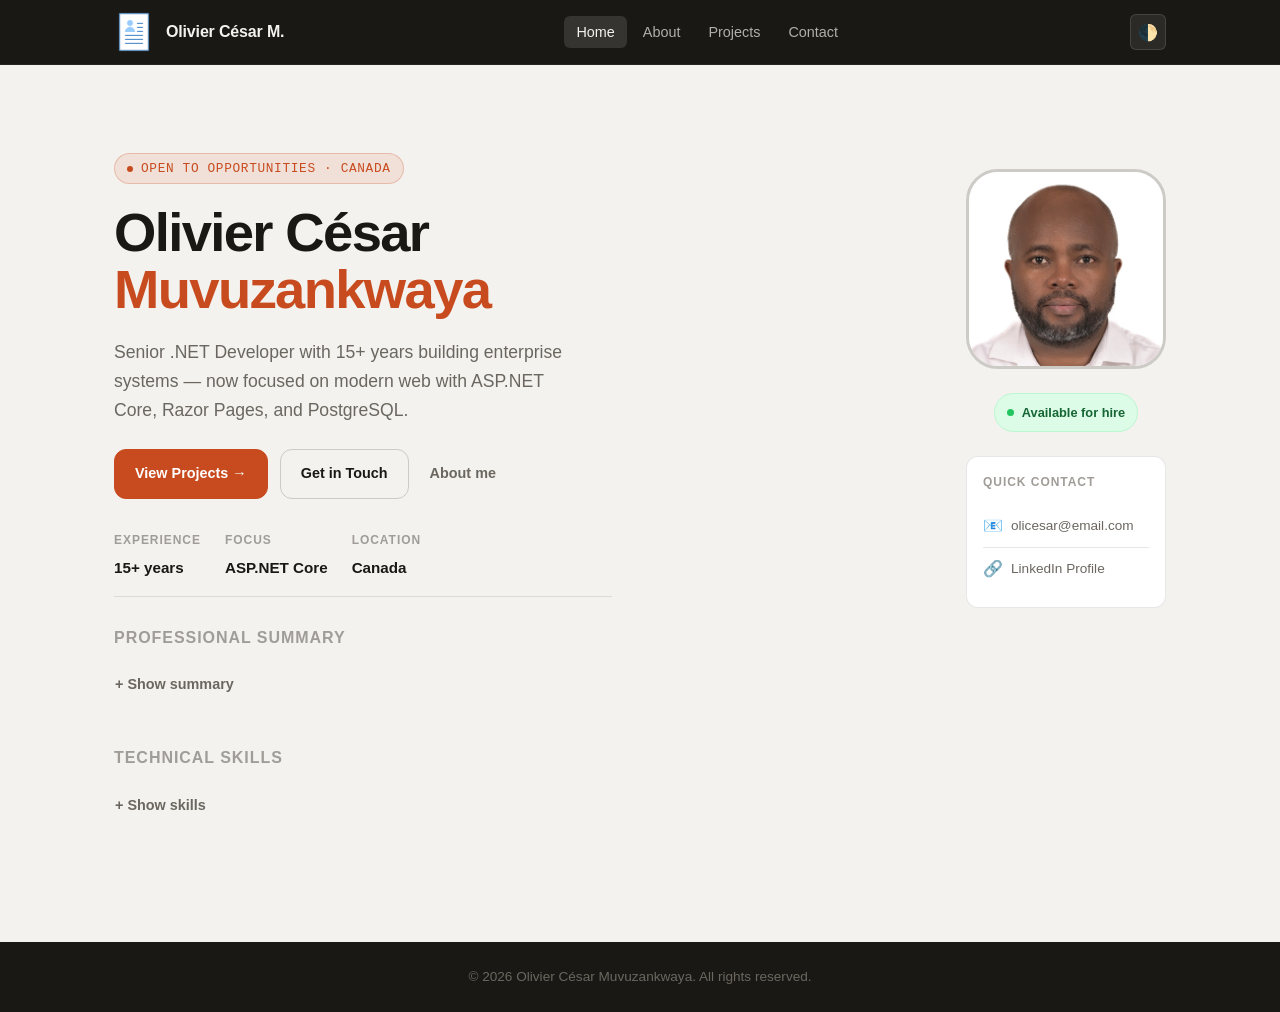
==== commit e3d2de6d: "Update index.html" ====
--- a/index.html
+++ b/index.html
@@ -98,7 +98,7 @@
             <span class="contact-link-icon">📧</span>
             <span>olicesar@email.com</span>
           </a>
-          <a href="https://www.linkedin.com/in/muvuzankwaya-olivier-cesar" class="contact-link" target="_blank" rel="noopener">
+          <a href="https://www.linkedin.com/in/olivier-césar-muvuzankwaya-576536184" class="contact-link" target="_blank" rel="noopener">
             <span class="contact-link-icon">🔗</span>
             <span>LinkedIn Profile</span>
           </a>
--- a/css/styles.css
+++ b/css/styles.css
@@ -1,54 +1,132 @@
 /*
   Author: Olivier César Muvuzankwaya
-  Project: My Portfolio Project
   File: styles.css
-  Updated: 2026/04/18
 */
 
-/* --------------------------------------------------
-   Theme Variables (Light + Dark)
--------------------------------------------------- */
+/* ============================================================
+   DESIGN TOKENS
+   ============================================================ */
 :root {
-  --bg-main: #f8fafb;
+  /* Spacing scale (4px base) */
+  --sp-1:  0.25rem;
+  --sp-2:  0.5rem;
+  --sp-3:  0.75rem;
+  --sp-4:  1rem;
+  --sp-5:  1.25rem;
+  --sp-6:  1.5rem;
+  --sp-8:  2rem;
+  --sp-10: 2.5rem;
+  --sp-12: 3rem;
+  --sp-16: 4rem;
+
+  /* Border radius */
+  --r-sm:  6px;
+  --r-md:  12px;
+  --r-lg:  20px;
+  --r-xl:  32px;
+  --r-pill: 999px;
+
+  /* Transitions */
+  --t-fast:   0.15s ease;
+  --t-base:   0.25s ease;
+  --t-slow:   0.45s cubic-bezier(0.16, 1, 0.3, 1);
+
+  /* Typography */
+  --font-display: 'Syne', sans-serif;
+  --font-body:    'DM Sans', sans-serif;
+  --font-mono:    'JetBrains Mono', monospace;
+
+  /* Light palette */
+  --bg:         #f4f2ee;
   --bg-surface: #ffffff;
-  --text-main: #213547;
-  --text-muted: #5a6b73;
-  --accent: #0b7285;
-  --header-gradient: linear-gradient(90deg, #072f4a, #0b7285);
-  --shadow-soft: 0 2px 10px rgba(0,0,0,0.06);
-  --shadow-strong: 0 8px 20px rgba(0,0,0,0.1);
-}
-
-/* Dark theme overrides */
-body.dark {
-  --bg-main: #121212;
-  --bg-surface: #1e1e1e;
-  --text-main: #eee;
-  --text-muted: #bbb;
-  --header-gradient: linear-gradient(90deg, #021627, #022f3d);
-  --shadow-soft: 0 2px 10px rgba(255,255,255,0.05);
-  --shadow-strong: 0 8px 20px rgba(255,255,255,0.08);
-}
-
-/* --------------------------------------------------
-   Base Styles
--------------------------------------------------- */
+  --bg-inset:   #eceae5;
+  --text:       #1a1814;
+  --text-muted: #6b6760;
+  --text-faint: #a09d98;
+  --accent:     #c84b1f;
+  --accent-2:   #1f6fc8;
+  --border:     rgba(26,24,20,0.1);
+  --border-md:  rgba(26,24,20,0.18);
+
+  /* Nav */
+  --nav-bg: #1a1814;
+  --nav-text: #f4f2ee;
+}
+
+/* Dark mode — respects OS preference */
+@media (prefers-color-scheme: dark) {
+  :root:not([data-theme="light"]) {
+    --bg:         #111010;
+    --bg-surface: #1c1b1a;
+    --bg-inset:   #252422;
+    --text:       #f0ede8;
+    --text-muted: #9c9892;
+    --text-faint: #6b6760;
+    --accent:     #e8673a;
+    --accent-2:   #5599e8;
+    --border:     rgba(240,237,232,0.08);
+    --border-md:  rgba(240,237,232,0.15);
+    --nav-bg: #0d0d0c;
+    --nav-text: #f0ede8;
+  }
+}
+
+/* Manual dark override */
+[data-theme="dark"] {
+  --bg:         #111010;
+  --bg-surface: #1c1b1a;
+  --bg-inset:   #252422;
+  --text:       #f0ede8;
+  --text-muted: #9c9892;
+  --text-faint: #6b6760;
+  --accent:     #e8673a;
+  --accent-2:   #5599e8;
+  --border:     rgba(240,237,232,0.08);
+  --border-md:  rgba(240,237,232,0.15);
+  --nav-bg: #0d0d0c;
+  --nav-text: #f0ede8;
+}
+
+[data-theme="light"] {
+  --bg:         #f4f2ee;
+  --bg-surface: #ffffff;
+  --bg-inset:   #eceae5;
+  --text:       #1a1814;
+  --text-muted: #6b6760;
+  --text-faint: #a09d98;
+  --accent:     #c84b1f;
+  --accent-2:   #1f6fc8;
+  --border:     rgba(26,24,20,0.1);
+  --border-md:  rgba(26,24,20,0.18);
+  --nav-bg: #1a1814;
+  --nav-text: #f4f2ee;
+}
+
+/* ============================================================
+   RESET & BASE
+   ============================================================ */
+*, *::before, *::after {
+  box-sizing: border-box;
+  margin: 0;
+  padding: 0;
+}
+
 html {
   scroll-behavior: smooth;
-}
-
-html, body {
-  height: 100%;
+  font-size: 16px;
+  -webkit-text-size-adjust: 100%;
 }
 
 body {
-  margin: 0;
-  font-family: system-ui, -apple-system, "Segoe UI", Roboto, "Helvetica Neue", Arial;
-  font-size: 16px;
-  line-height: 1.5;
-  color: var(--text-main);
-  background: var(--bg-main);
-  padding-bottom: 3rem;
+  font-family: var(--font-body);
+  font-size: 1rem;
+  line-height: 1.65;
+  color: var(--text);
+  background: var(--bg);
+  min-height: 100vh;
+  display: flex;
+  flex-direction: column;
+  transition: background var(--t-base), color var(--t-base);
 }
 
 img {
@@ -57,64 +135,71 @@
   display: block;
 }
 
-h1 {
-  font-size: 1.8rem;
-  margin-bottom: 0.5rem;
-}
-
-h2 {
-  font-size: 1.4rem;
-  margin-bottom: 0.5rem;
-}
-
-h3 {
-  margin-bottom: 0.5rem;
-}
-
-p {
-  margin-bottom: 0.75rem;
-}
-
-.center-title {
-  text-align: center;
-  margin-bottom: 2rem;
-}
-
-.center-text {
-  text-align: center;
-}
-
-/* --------------------------------------------------
-   Layout
--------------------------------------------------- */
-main {
-  max-width: 1100px;
-  margin: 1.25rem auto;
-  padding: 0 1rem;
-  background: transparent;
-}
-
-.home-layout {
-  display: grid;
-  grid-template-columns: 2fr 1fr;
-  gap: 1rem;
-}
-
-section, aside, article {
-  background: var(--bg-surface);
-  color: var(--text-main);
-  padding: 2.5rem;
-  border-radius: 12px;
-  transition: background 0.3s, color 0.3s;
-  margin-bottom: 1.5rem;
-}
-
-/* --------------------------------------------------
-   Header & Navigation
--------------------------------------------------- */
+a {
+  color: var(--accent);
+  text-decoration: none;
+  transition: color var(--t-fast);
+}
+
+a:hover { text-decoration: underline; }
+
+ul { list-style: none; padding: 0; }
+
+/* ============================================================
+   TYPOGRAPHY
+   ============================================================ */
+h1, h2, h3, h4 {
+  font-family: var(--font-display);
+  line-height: 1.15;
+  letter-spacing: -0.02em;
+  color: var(--text);
+}
+
+h1 { font-size: clamp(1.8rem, 4vw, 2.6rem); font-weight: 700; }
+h2 { font-size: clamp(1.3rem, 3vw, 1.75rem); font-weight: 700; }
+h3 { font-size: 1.15rem; font-weight: 600; }
+h4 { font-size: 0.95rem; font-weight: 600; letter-spacing: 0.04em; text-transform: uppercase; }
+
+p { margin-bottom: var(--sp-4); color: var(--text-muted); }
+p:last-child { margin-bottom: 0; }
+
+code, .mono {
+  font-family: var(--font-mono);
+  font-size: 0.85em;
+  background: var(--bg-inset);
+  padding: 0.15em 0.4em;
+  border-radius: var(--r-sm);
+}
+
+/* ============================================================
+   SKIP LINK
+   ============================================================ */
+.skip-link {
+  position: absolute;
+  top: -100px;
+  left: var(--sp-4);
+  background: var(--accent);
+  color: #fff;
+  padding: var(--sp-2) var(--sp-4);
+  border-radius: var(--r-md);
+  font-weight: 600;
+  z-index: 10000;
+  transition: top var(--t-fast);
+}
+
+.skip-link:focus {
+  top: var(--sp-4);
+}
+
+/* ============================================================
+   NAV
+   ============================================================ */
 header {
-  background: var(--header-gradient);
-  color: #fff;
+  background: var(--nav-bg);
+  position: sticky;
+  top: 0;
+  z-index: 100;
+  border-bottom: 1px solid rgba(255,255,255,0.06);
 }
 
 .main-nav {
@@ -122,326 +207,949 @@
   align-items: center;
   justify-content: space-between;
   max-width: 1100px;
-  margin: auto;
-  padding: 0.75rem;
+  margin: 0 auto;
+  padding: var(--sp-3) var(--sp-6);
+  gap: var(--sp-4);
+}
+
+.logo {
+  display: flex;
+  align-items: center;
+  gap: var(--sp-3);
+  text-decoration: none;
+  flex-shrink: 0;
+}
+
+.logo img {
+  width: 40px;
+  height: 40px;
+  border-radius: var(--r-sm);
+  object-fit: cover;
+}
+
+.site-title {
+  font-family: var(--font-display);
+  font-size: 1rem;
+  font-weight: 700;
+  color: var(--nav-text);
+  letter-spacing: -0.01em;
+  white-space: nowrap;
+}
+
+.nav-list {
+  display: flex;
+  gap: var(--sp-1);
+  align-items: center;
+}
+
+.nav-list a {
+  color: rgba(255,255,255,0.65);
+  font-size: 0.9rem;
+  font-weight: 500;
+  padding: var(--sp-2) var(--sp-3);
+  border-radius: var(--r-sm);
+  transition: color var(--t-fast), background var(--t-fast);
+  text-decoration: none;
+}
+
+.nav-list a:hover {
+  color: var(--nav-text);
+  background: rgba(255,255,255,0.08);
+  text-decoration: none;
+}
+
+.nav-list a.active {
+  color: var(--nav-text);
+  background: rgba(255,255,255,0.12);
+}
+
+/* Nav right: theme toggle + hamburger */
+.nav-controls {
+  display: flex;
+  align-items: center;
+  gap: var(--sp-2);
+}
+
+.theme-btn {
+  background: rgba(255,255,255,0.08);
+  border: 1px solid rgba(255,255,255,0.12);
+  color: var(--nav-text);
+  padding: var(--sp-2);
+  border-radius: var(--r-sm);
+  cursor: pointer;
+  font-size: 1rem;
+  width: 36px;
+  height: 36px;
+  display: flex;
+  align-items: center;
+  justify-content: center;
+  transition: background var(--t-fast);
+  flex-shrink: 0;
+}
+
+.theme-btn:hover { background: rgba(255,255,255,0.15); }
+
+.menu-toggle {
+  display: none;
+  background: rgba(255,255,255,0.08);
+  border: 1px solid rgba(255,255,255,0.12);
+  color: var(--nav-text);
+  padding: var(--sp-2) var(--sp-3);
+  border-radius: var(--r-sm);
+  cursor: pointer;
+  font-size: 1.1rem;
+  line-height: 1;
+  transition: background var(--t-fast);
+}
+
+.menu-toggle:hover { background: rgba(255,255,255,0.15); }
+
+/* ============================================================
+   LAYOUT
+   ============================================================ */
+main {
+  max-width: 1100px;
+  margin: 0 auto;
+  padding: var(--sp-10) var(--sp-6);
+  flex: 1;
+  width: 100%;
+}
+
+.page-header {
+  margin-bottom: var(--sp-10);
+}
+
+.page-header h2 {
+  font-size: clamp(1.6rem, 4vw, 2.2rem);
+}
+
+.page-header p {
+  font-size: 1.1rem;
+  max-width: 52ch;
+}
+
+/* ============================================================
+   CARD
+   ============================================================ */
+.card {
+  background: var(--bg-surface);
+  border: 1px solid var(--border);
+  border-radius: var(--r-lg);
+  padding: var(--sp-8);
+  transition: border-color var(--t-base), transform var(--t-slow), box-shadow var(--t-slow);
+}
+
+.card:hover {
+  border-color: var(--border-md);
+  transform: translateY(-3px);
+  box-shadow: 0 12px 40px rgba(0,0,0,0.08);
+}
+
+/* ============================================================
+   HERO (index.html)
+   ============================================================ */
+.hero {
+  display: grid;
+  grid-template-columns: 1fr auto;
+  gap: var(--sp-12);
+  align-items: start;
+  padding: var(--sp-12) 0 var(--sp-16);
+}
+
+.hero-body { max-width: 56ch; }
+
+.hero-eyebrow {
+  display: inline-flex;
+  align-items: center;
+  gap: var(--sp-2);
+  font-family: var(--font-mono);
+  font-size: 0.8rem;
+  color: var(--accent);
+  background: color-mix(in srgb, var(--accent) 10%, transparent);
+  border: 1px solid color-mix(in srgb, var(--accent) 25%, transparent);
+  padding: var(--sp-1) var(--sp-3);
+  border-radius: var(--r-pill);
+  margin-bottom: var(--sp-5);
+  letter-spacing: 0.05em;
+  text-transform: uppercase;
+}
+
+.hero-eyebrow::before {
+  content: '';
+  width: 6px;
+  height: 6px;
+  background: var(--accent);
+  border-radius: 50%;
+  animation: pulse 2s infinite;
+}
+
+@keyframes pulse {
+  0%, 100% { opacity: 1; transform: scale(1); }
+  50% { opacity: 0.5; transform: scale(0.8); }
+}
+
+.hero-title {
+  font-size: clamp(2.2rem, 5vw, 3.4rem);
+  font-weight: 700;
+  line-height: 1.05;
+  margin-bottom: var(--sp-5);
+  letter-spacing: -0.03em;
+}
+
+.hero-title .accent-word {
+  color: var(--accent);
   position: relative;
 }
 
-.site-title {
-  margin: 0;
-  font-size: 1.2rem;
-}
-
-.nav-list {
-  list-style: none;
-  display: flex;
-  gap: 1rem;
-  margin: 0;
-  padding: 0;
-}
-
-.nav-list li a {
-  color: #fff;
+.hero-subtitle {
+  font-size: 1.1rem;
+  color: var(--text-muted);
+  margin-bottom: var(--sp-6);
+  max-width: 46ch;
+}
+
+.hero-ctas {
+  display: flex;
+  gap: var(--sp-3);
+  flex-wrap: wrap;
+  margin-bottom: var(--sp-8);
+}
+
+.hero-meta {
+  display: flex;
+  gap: var(--sp-6);
+  flex-wrap: wrap;
+}
+
+.hero-meta-item {
+  display: flex;
+  flex-direction: column;
+  gap: var(--sp-1);
+}
+
+.hero-meta-label {
+  font-size: 0.75rem;
+  font-weight: 600;
+  text-transform: uppercase;
+  letter-spacing: 0.08em;
+  color: var(--text-faint);
+}
+
+.hero-meta-value {
+  font-family: var(--font-display);
+  font-size: 0.95rem;
+  font-weight: 700;
+  color: var(--text);
+}
+
+.hero-aside {
+  display: flex;
+  flex-direction: column;
+  align-items: center;
+  gap: var(--sp-6);
+  padding-top: var(--sp-4);
+}
+
+.profile-img-wrap {
+  position: relative;
+}
+
+.profile-img {
+  width: 200px;
+  height: 200px;
+  border-radius: var(--r-xl);
+  object-fit: cover;
+  object-position: center 20%;
+  border: 3px solid var(--border-md);
+}
+
+.availability-badge {
+  display: flex;
+  align-items: center;
+  gap: var(--sp-2);
+  font-size: 0.8rem;
+  font-weight: 600;
+  color: #166534;
+  background: #dcfce7;
+  border: 1px solid #bbf7d0;
+  padding: var(--sp-2) var(--sp-3);
+  border-radius: var(--r-pill);
+  white-space: nowrap;
+}
+
+[data-theme="dark"] .availability-badge,
+@media (prefers-color-scheme: dark) {
+  .availability-badge {
+    color: #4ade80;
+    background: rgba(74,222,128,0.1);
+    border-color: rgba(74,222,128,0.25);
+  }
+}
+
+.availability-badge::before {
+  content: '';
+  width: 7px;
+  height: 7px;
+  background: #22c55e;
+  border-radius: 50%;
+  animation: pulse 2s infinite;
+}
+
+.contact-card {
+  width: 200px;
+  background: var(--bg-surface);
+  border: 1px solid var(--border);
+  border-radius: var(--r-md);
+  padding: var(--sp-4);
+}
+
+.contact-card-title {
+  font-size: 0.75rem;
+  font-weight: 600;
+  text-transform: uppercase;
+  letter-spacing: 0.08em;
+  color: var(--text-faint);
+  margin-bottom: var(--sp-3);
+}
+
+.contact-link {
+  display: flex;
+  align-items: center;
+  gap: var(--sp-2);
+  font-size: 0.85rem;
+  color: var(--text-muted);
+  padding: var(--sp-2) 0;
+  border-bottom: 1px solid var(--border);
   text-decoration: none;
-  padding: 0.5rem;
-  border-radius: 6px;
-  transition: background 0.2s ease;
-}
-
-.nav-list li a:hover,
-.nav-list li a.active {
-  background: rgba(255, 255, 255, 0.08);
-}
-
-/* Mobile menu buttons */
-#menu-toggle,
-#menu-toggle-2,
-#menu-toggle-3,
-#menu-toggle-4 {
-  display: none;
-  background: transparent;
-  border: 1px solid rgba(255,255,255,0.15);
-  color: #fff;
-  padding: 0.4rem 0.6rem;
-  border-radius: 6px;
-}
-
-/* --------------------------------------------------
-   Hero
--------------------------------------------------- */
-.hero {
-  background: var(--bg-surface);
-  padding: 2rem;
-  border-radius: 12px;
-  text-align: center;
-  box-shadow: var(--shadow-soft);
-}
-
-.profile-img {
-  max-width: 180px;
-  margin: 0.5rem auto;
-  display: block;
-}
-
-/* --------------------------------------------------
-   Cards & Grids
--------------------------------------------------- */
-.grid {
+  transition: color var(--t-fast);
+}
+
+.contact-link:last-child { border-bottom: none; }
+.contact-link:hover { color: var(--accent); text-decoration: none; }
+
+.contact-link-icon {
+  font-size: 1rem;
+  flex-shrink: 0;
+}
+
+/* ============================================================
+   BIO SECTION (index)
+   ============================================================ */
+.bio-section {
+  margin-top: var(--sp-4);
+  border-top: 1px solid var(--border);
+  padding-top: var(--sp-8);
+}
+
+.bio-section h3 {
+  font-size: 1rem;
+  font-weight: 600;
+  text-transform: uppercase;
+  letter-spacing: 0.06em;
+  color: var(--text-faint);
+  margin-bottom: var(--sp-4);
+}
+
+#short-bio {
+  overflow: hidden;
+  max-height: 0;
+  opacity: 0;
+  transition: max-height 0.4s cubic-bezier(0.16,1,0.3,1), opacity 0.3s ease;
+}
+
+#short-bio.open {
+  max-height: 300px;
+  opacity: 1;
+}
+
+/* ============================================================
+   SKILLS GRID (index)
+   ============================================================ */
+.skills-section {
+  margin-top: var(--sp-8);
+}
+
+.skills-section h3 {
+  font-size: 1rem;
+  font-weight: 600;
+  text-transform: uppercase;
+  letter-spacing: 0.06em;
+  color: var(--text-faint);
+  margin-bottom: var(--sp-4);
+}
+
+#skills-list {
   display: grid;
   grid-template-columns: repeat(auto-fit, minmax(180px, 1fr));
-  gap: 0.75rem;
-}
-
-.card,
-.media-card,
-.aside-note {
-  background: var(--bg-surface);
-  padding: 1rem;
-  border-radius: 12px;
-  box-shadow: var(--shadow-soft);
-  transition: all 0.2s ease;
-}
-
-.card:hover,
-.media-card:hover {
-  transform: translateY(-4px);
-  box-shadow: var(--shadow-strong);
-}
-
-.media-card {
-  max-width: 600px;
-  margin: 0 auto 1.5rem;
-  text-align: center;
-}
-
-.media-card img,
-.media-card video {
-  max-width: 500px;
-  margin: 0 auto;
-}
-
-.media-card ul {
-  list-style-position: inside;
-  text-align: left;
-  padding: 0;
-  margin: 0 auto;
-}
-
-
-/* --------------------------------------------------
-   Aside Notes
--------------------------------------------------- */
-.aside-note {
-  border-radius: 8px;
-  box-shadow: 0 1px 4px rgba(0,0,0,0.04);
-  line-height: 1.4;
-}
-
-/* --------------------------------------------------
-   Forms & Buttons
--------------------------------------------------- */
-form input,
-form textarea {
-  width: 100%;
-  padding: 0.6rem;
-  border: 1px solid #d1d5db;
-  border-radius: 6px;
-  margin-bottom: 0.5rem;
-}
-
-button {
+  gap: var(--sp-3);
+  overflow: hidden;
+  max-height: 0;
+  opacity: 0;
+  transition: max-height 0.5s cubic-bezier(0.16,1,0.3,1), opacity 0.35s ease;
+}
+
+#skills-list.open {
+  max-height: 600px;
+  opacity: 1;
+}
+
+.skill-card {
+  background: var(--bg-inset);
+  border: 1px solid var(--border);
+  border-radius: var(--r-md);
+  padding: var(--sp-4) var(--sp-5);
+  transition: border-color var(--t-base);
+}
+
+.skill-card:hover { border-color: var(--accent); }
+
+.skill-card h4 {
+  font-family: var(--font-display);
+  font-size: 0.9rem;
+  font-weight: 700;
+  text-transform: none;
+  letter-spacing: -0.01em;
+  color: var(--text);
+  margin-bottom: var(--sp-1);
+}
+
+.skill-level {
+  font-family: var(--font-mono);
+  font-size: 0.75rem;
+  color: var(--accent);
+}
+
+/* ============================================================
+   BUTTONS
+   ============================================================ */
+.btn {
+  display: inline-flex;
+  align-items: center;
+  gap: var(--sp-2);
+  font-family: var(--font-body);
+  font-size: 0.9rem;
+  font-weight: 600;
+  padding: var(--sp-3) var(--sp-5);
+  border-radius: var(--r-md);
+  border: 1px solid transparent;
+  cursor: pointer;
+  text-decoration: none;
+  transition: all var(--t-base);
+  white-space: nowrap;
+}
+
+.btn-primary {
   background: var(--accent);
   color: #fff;
-  border: none;
-  padding: 0.6rem 1rem;
-  border-radius: 8px;
-  cursor: pointer;
+  border-color: var(--accent);
+}
+
+.btn-primary:hover {
+  background: color-mix(in srgb, var(--accent) 85%, black);
+  transform: translateY(-1px);
+  text-decoration: none;
+  color: #fff;
+}
+
+.btn-outline {
+  background: transparent;
+  color: var(--text);
+  border-color: var(--border-md);
+}
+
+.btn-outline:hover {
+  background: var(--bg-inset);
+  border-color: var(--border-md);
+  transform: translateY(-1px);
+  text-decoration: none;
+}
+
+.btn-ghost {
+  background: transparent;
+  color: var(--text-muted);
+  border-color: transparent;
+  padding-left: var(--sp-2);
+  padding-right: var(--sp-2);
+}
+
+.btn-ghost:hover {
+  color: var(--text);
+  background: var(--bg-inset);
+  text-decoration: none;
+}
+
+/* ============================================================
+   ABOUT PAGE
+   ============================================================ */
+.about-grid {
+  display: grid;
+  grid-template-columns: 1fr 1fr;
+  gap: var(--sp-6);
+}
+
+.about-grid .full-width {
+  grid-column: 1 / -1;
+}
+
+.section-label {
+  font-size: 0.75rem;
+  font-weight: 700;
+  text-transform: uppercase;
+  letter-spacing: 0.1em;
+  color: var(--accent);
+  margin-bottom: var(--sp-3);
+  display: block;
+}
+
+.tech-tags {
+  display: flex;
+  flex-wrap: wrap;
+  gap: var(--sp-2);
+  margin-top: var(--sp-4);
+}
+
+.tag {
+  font-family: var(--font-mono);
+  font-size: 0.78rem;
+  padding: var(--sp-1) var(--sp-3);
+  background: var(--bg-inset);
+  border: 1px solid var(--border);
+  border-radius: var(--r-pill);
+  color: var(--text-muted);
+  transition: border-color var(--t-fast), color var(--t-fast);
+}
+
+.tag:hover { border-color: var(--accent); color: var(--accent); }
+
+.edu-entry {
+  padding: var(--sp-5) 0;
+  border-bottom: 1px solid var(--border);
+}
+
+.edu-entry:first-of-type { padding-top: 0; }
+.edu-entry:last-of-type { border-bottom: none; padding-bottom: 0; }
+
+.edu-degree {
+  font-family: var(--font-display);
+  font-size: 1rem;
+  font-weight: 700;
+  color: var(--text);
+  margin-bottom: var(--sp-1);
+}
+
+.edu-school {
+  font-size: 0.9rem;
+  color: var(--text-muted);
+}
+
+.edu-year {
+  font-family: var(--font-mono);
+  font-size: 0.78rem;
+  color: var(--text-faint);
+  margin-top: var(--sp-1);
+}
+
+audio {
+  width: 100%;
+  margin-top: var(--sp-4);
+  border-radius: var(--r-sm);
+}
+
+/* ============================================================
+   PROJECTS PAGE
+   ============================================================ */
+.projects-grid {
+  display: grid;
+  grid-template-columns: repeat(auto-fit, minmax(300px, 1fr));
+  gap: var(--sp-6);
+}
+
+.project-card {
+  background: var(--bg-surface);
+  border: 1px solid var(--border);
+  border-radius: var(--r-lg);
+  padding: var(--sp-8);
+  display: flex;
+  flex-direction: column;
+  gap: var(--sp-4);
+  transition: border-color var(--t-base), transform var(--t-slow), box-shadow var(--t-slow);
+}
+
+.project-card:hover {
+  border-color: var(--border-md);
+  transform: translateY(-4px);
+  box-shadow: 0 16px 48px rgba(0,0,0,0.08);
+}
+
+.project-card-header {
+  display: flex;
+  align-items: flex-start;
+  justify-content: space-between;
+  gap: var(--sp-3);
+}
+
+.project-status {
+  font-family: var(--font-mono);
+  font-size: 0.72rem;
+  font-weight: 600;
+  padding: var(--sp-1) var(--sp-2);
+  border-radius: var(--r-pill);
+  white-space: nowrap;
+  flex-shrink: 0;
+}
+
+.status-live {
+  background: color-mix(in srgb, var(--accent-2) 12%, transparent);
+  color: var(--accent-2);
+  border: 1px solid color-mix(in srgb, var(--accent-2) 25%, transparent);
+}
+
+.status-progress {
+  background: color-mix(in srgb, var(--accent) 12%, transparent);
+  color: var(--accent);
+  border: 1px solid color-mix(in srgb, var(--accent) 25%, transparent);
+}
+
+.project-card h3 {
+  font-size: 1.15rem;
+  font-weight: 700;
+  color: var(--text);
+}
+
+.project-card p {
+  font-size: 0.92rem;
+  color: var(--text-muted);
+  flex: 1;
+}
+
+.project-features {
+  display: flex;
+  flex-direction: column;
+  gap: var(--sp-2);
+}
+
+.project-feature {
+  display: flex;
+  align-items: center;
+  gap: var(--sp-2);
+  font-size: 0.85rem;
+  color: var(--text-muted);
+}
+
+.project-feature::before {
+  content: '→';
+  color: var(--accent);
+  font-size: 0.8rem;
+  flex-shrink: 0;
+}
+
+.project-footer {
+  display: flex;
+  flex-wrap: wrap;
+  gap: var(--sp-2);
+  padding-top: var(--sp-4);
+  border-top: 1px solid var(--border);
+  margin-top: auto;
+}
+
+/* ============================================================
+   CONTACT PAGE
+   ============================================================ */
+.contact-layout {
+  display: grid;
+  grid-template-columns: 1fr 1.6fr;
+  gap: var(--sp-10);
+  align-items: start;
+}
+
+.contact-info h2 {
+  margin-bottom: var(--sp-3);
+}
+
+.contact-info > p {
+  font-size: 1rem;
+  margin-bottom: var(--sp-8);
+}
+
+.contact-methods {
+  display: flex;
+  flex-direction: column;
+  gap: var(--sp-3);
+}
+
+.contact-method {
+  display: flex;
+  align-items: center;
+  gap: var(--sp-3);
+  padding: var(--sp-4);
+  background: var(--bg-surface);
+  border: 1px solid var(--border);
+  border-radius: var(--r-md);
+  text-decoration: none;
+  transition: border-color var(--t-base), transform var(--t-slow);
+}
+
+.contact-method:hover {
+  border-color: var(--border-md);
+  transform: translateX(4px);
+  text-decoration: none;
+}
+
+.contact-method-icon {
+  font-size: 1.4rem;
+  flex-shrink: 0;
+}
+
+.contact-method-label {
+  font-size: 0.75rem;
+  font-weight: 600;
+  text-transform: uppercase;
+  letter-spacing: 0.07em;
+  color: var(--text-faint);
+}
+
+.contact-method-value {
+  font-size: 0.9rem;
   font-weight: 500;
-  transition: all 0.2s ease;
-}
-
-button:hover {
-  background: #095c6b;
-  transform: translateY(-1px);
-}
-
-button:focus {
-  outline: 3px solid rgba(11,114,133,0.25);
-}
-
-/* --------------------------------------------------
-   Logo
--------------------------------------------------- */
-.logo {
-  display: flex;
-  align-items: center;
-}
-
-.logo img {
-  width: 60px;
-  height: 60px;
-}
-
-/* --------------------------------------------------
-   Welcome Box Animation
--------------------------------------------------- */
-.welcome-box {
+  color: var(--text);
+}
+
+/* Form */
+.form-card {
+  background: var(--bg-surface);
+  border: 1px solid var(--border);
+  border-radius: var(--r-lg);
+  padding: var(--sp-8);
+}
+
+.form-group {
+  margin-bottom: var(--sp-5);
+}
+
+.form-label {
+  display: flex;
+  justify-content: space-between;
+  align-items: baseline;
+  font-size: 0.85rem;
+  font-weight: 600;
+  color: var(--text);
+  margin-bottom: var(--sp-2);
+}
+
+.char-counter {
+  font-family: var(--font-mono);
+  font-size: 0.75rem;
+  color: var(--text-faint);
+  font-weight: 400;
+}
+
+.form-input,
+.form-textarea {
+  width: 100%;
+  padding: var(--sp-3) var(--sp-4);
+  background: var(--bg-inset);
+  border: 1px solid var(--border-md);
+  border-radius: var(--r-md);
+  font-family: var(--font-body);
+  font-size: 0.95rem;
+  color: var(--text);
+  transition: border-color var(--t-fast), box-shadow var(--t-fast);
+  appearance: none;
+}
+
+.form-input::placeholder,
+.form-textarea::placeholder {
+  color: var(--text-faint);
+}
+
+.form-input:focus,
+.form-textarea:focus {
+  outline: none;
+  border-color: var(--accent);
+  box-shadow: 0 0 0 3px color-mix(in srgb, var(--accent) 15%, transparent);
+}
+
+.form-textarea {
+  resize: vertical;
+  min-height: 140px;
+}
+
+.form-result {
+  margin-top: var(--sp-4);
+  padding: var(--sp-3) var(--sp-4);
+  border-radius: var(--r-md);
+  font-size: 0.9rem;
+  font-weight: 500;
+  display: none;
+}
+
+.form-result.success {
+  display: block;
+  background: color-mix(in srgb, #22c55e 12%, transparent);
+  color: #166534;
+  border: 1px solid color-mix(in srgb, #22c55e 30%, transparent);
+}
+
+.form-result.error {
+  display: block;
+  background: color-mix(in srgb, var(--accent) 10%, transparent);
+  color: var(--accent);
+  border: 1px solid color-mix(in srgb, var(--accent) 25%, transparent);
+}
+
+/* ============================================================
+   WELCOME TOAST
+   ============================================================ */
+.welcome-toast {
   position: fixed;
-  top: 50%;
+  bottom: var(--sp-6);
   left: 50%;
-  transform: translate(-50%, -50%);
-  background: #fff3cd;
-  color: #856404;
-  border: 1px solid #ffeeba;
-  padding: 1.2rem 2rem;
-  width: 90%;
-  max-width: 600px;
-  border-radius: 10px;
-  font-weight: bold;
+  transform: translateX(-50%) translateY(0);
+  background: var(--text);
+  color: var(--bg);
+  padding: var(--sp-3) var(--sp-6);
+  border-radius: var(--r-pill);
+  font-size: 0.9rem;
+  font-weight: 600;
+  z-index: 9999;
+  animation: toastIn 0.4s cubic-bezier(0.16,1,0.3,1), toastOut 0.4s ease 2.5s forwards;
+  pointer-events: none;
+  white-space: nowrap;
+}
+
+@keyframes toastIn {
+  from { transform: translateX(-50%) translateY(20px); opacity: 0; }
+  to   { transform: translateX(-50%) translateY(0);   opacity: 1; }
+}
+
+@keyframes toastOut {
+  from { opacity: 1; }
+  to   { opacity: 0; transform: translateX(-50%) translateY(10px); }
+}
+
+/* ============================================================
+   SCROLL REVEAL
+   ============================================================ */
+.reveal {
+  opacity: 0;
+  transform: translateY(18px);
+  transition: opacity 0.55s ease, transform 0.55s cubic-bezier(0.16,1,0.3,1);
+}
+
+.reveal.visible {
+  opacity: 1;
+  transform: translateY(0);
+}
+
+/* ============================================================
+   FOOTER
+   ============================================================ */
+footer {
+  background: var(--nav-bg);
+  color: rgba(255,255,255,0.45);
   text-align: center;
-  box-shadow: 0 4px 12px rgba(0,0,0,0.2);
-  font-size: 1.2rem;
-  z-index: 9999;
-  animation: fadeOut 1s ease-in-out 2s forwards;
-}
-
-@keyframes fadeOut {
-  to {
-    opacity: 0;
-    transform: translate(-50%, -60%);
-  }
-}
-
-/* --------------------------------------------------
-   Preview Box
--------------------------------------------------- */
-.preview-box {
-  min-height: 3rem;
-  background: var(--bg-surface);
-  padding: 0.5rem;
-  border-radius: 6px;
-  border: 1px solid #e6eef0;
-  white-space: pre-wrap;
-}
-
-/* --------------------------------------------------
-   Accessibility
--------------------------------------------------- */
-a:focus,
-button:focus,
-input:focus,
-textarea:focus {
-  outline: 2px dashed var(--accent);
+  padding: var(--sp-6);
+  font-size: 0.85rem;
+  margin-top: auto;
+}
+
+/* ============================================================
+   ACCESSIBILITY
+   ============================================================ */
+:focus-visible {
+  outline: 2px solid var(--accent);
   outline-offset: 3px;
 }
 
-/* --------------------------------------------------
-   Footer
--------------------------------------------------- */
-footer {
-  text-align: center;
-  padding: 1.5rem;
-  margin-top: 2rem;
-  color: var(--text-muted);
-  font-size: 0.9rem;
-}
-
-/* --------------------------------------------------
-   Print Styles
--------------------------------------------------- */
-@media print {
-  header, footer, button {
-    display: none;
-  }
+/* ============================================================
+   RESPONSIVE
+   ============================================================ */
+@media (max-width: 900px) {
+  .hero {
+    grid-template-columns: 1fr;
+    padding: var(--sp-8) 0 var(--sp-10);
+  }
+
+  .hero-aside {
+    flex-direction: row;
+    justify-content: flex-start;
+    flex-wrap: wrap;
+  }
+
+  .about-grid {
+    grid-template-columns: 1fr;
+  }
+
+  .contact-layout {
+    grid-template-columns: 1fr;
+  }
+}
+
+@media (max-width: 768px) {
   main {
-    grid-template-columns: 1fr;
-  }
-}
-
-/* --------------------------------------------------
-   Responsive Styles
--------------------------------------------------- */
-@media (max-width: 900px) {
-  #menu-toggle,
-  #menu-toggle-2,
-  #menu-toggle-3,
-  #menu-toggle-4 {
-    display: inline-block;
-    background: var(--accent);
-    border: none;
-    padding: 0.6rem 1rem;
-    font-size: 1rem;
-    cursor: pointer;
+    padding: var(--sp-8) var(--sp-4);
+  }
+
+  .main-nav {
+    padding: var(--sp-3) var(--sp-4);
+  }
+
+  .menu-toggle {
+    display: flex;
+    align-items: center;
+    justify-content: center;
   }
 
   .nav-list {
     display: none;
+    position: absolute;
+    top: calc(100% + 1px);
+    left: 0;
+    right: 0;
+    background: var(--nav-bg);
     flex-direction: column;
-    background: var(--accent);
-    padding: 0.75rem;
-    position: absolute;
-    right: 1rem;
-    top: 4rem;
-    width: 200px;
-    border-radius: 8px;
-    box-shadow: 0 4px 12px rgba(0,0,0,0.25);
-    z-index: 999;
-  }
-
-  .nav-list.show {
+    padding: var(--sp-3) var(--sp-4);
+    border-bottom: 1px solid rgba(255,255,255,0.06);
+    gap: var(--sp-1);
+  }
+
+  .nav-list.open {
     display: flex;
   }
 
-  .nav-list li a {
-    padding: 0.75rem;
+  .nav-list a {
+    padding: var(--sp-3) var(--sp-3);
     font-size: 1rem;
-    font-weight: 500;
-  }
-}
-
-@media (max-width: 768px) {
-  body {
-    font-size: 14px;
-  }
-
-  h1 { font-size: 1.5rem; }
-  h2 { font-size: 1.3rem; }
+  }
+
+  .hero-title {
+    font-size: clamp(1.8rem, 7vw, 2.6rem);
+  }
+
+  .hero-meta {
+    gap: var(--sp-4);
+  }
 
   .profile-img {
-    max-width: 150px;
-    margin: 1rem auto;
-    border-radius: 50%;
-    border: 3px solid var(--accent);
-  }
-
-  .home-layout {
+    width: 140px;
+    height: 140px;
+  }
+
+  .contact-card {
+    width: 100%;
+  }
+
+  .projects-grid {
     grid-template-columns: 1fr;
   }
-
-  .nav-list {
-    right: 0.5rem;
-  }
-}
-
-.aside-note p {
-  display: flex;
-  align-items: center;
-  justify-content: center; /* centers icon + text */
-  gap: 0.5rem;
-  margin: 0.5rem 0;
-}
-
-.aside-note .icon {
-  font-size: 1.2rem;
-  display: inline-block;
-}
-
-.aside-note a {
-  color: var(--accent);
-  font-weight: 600;
-  text-decoration: none;
-}
-
-.aside-note a:hover {
-  text-decoration: underline;
-}
+}
+
+/* ============================================================
+   PRINT
+   ============================================================ */
+@media print {
+  header, footer, .theme-btn, .menu-toggle, .welcome-toast { display: none; }
+  main { padding: 0; }
+  .hero { grid-template-columns: 1fr; }
+  .card, .project-card { box-shadow: none; border: 1px solid #ddd; }
+}
